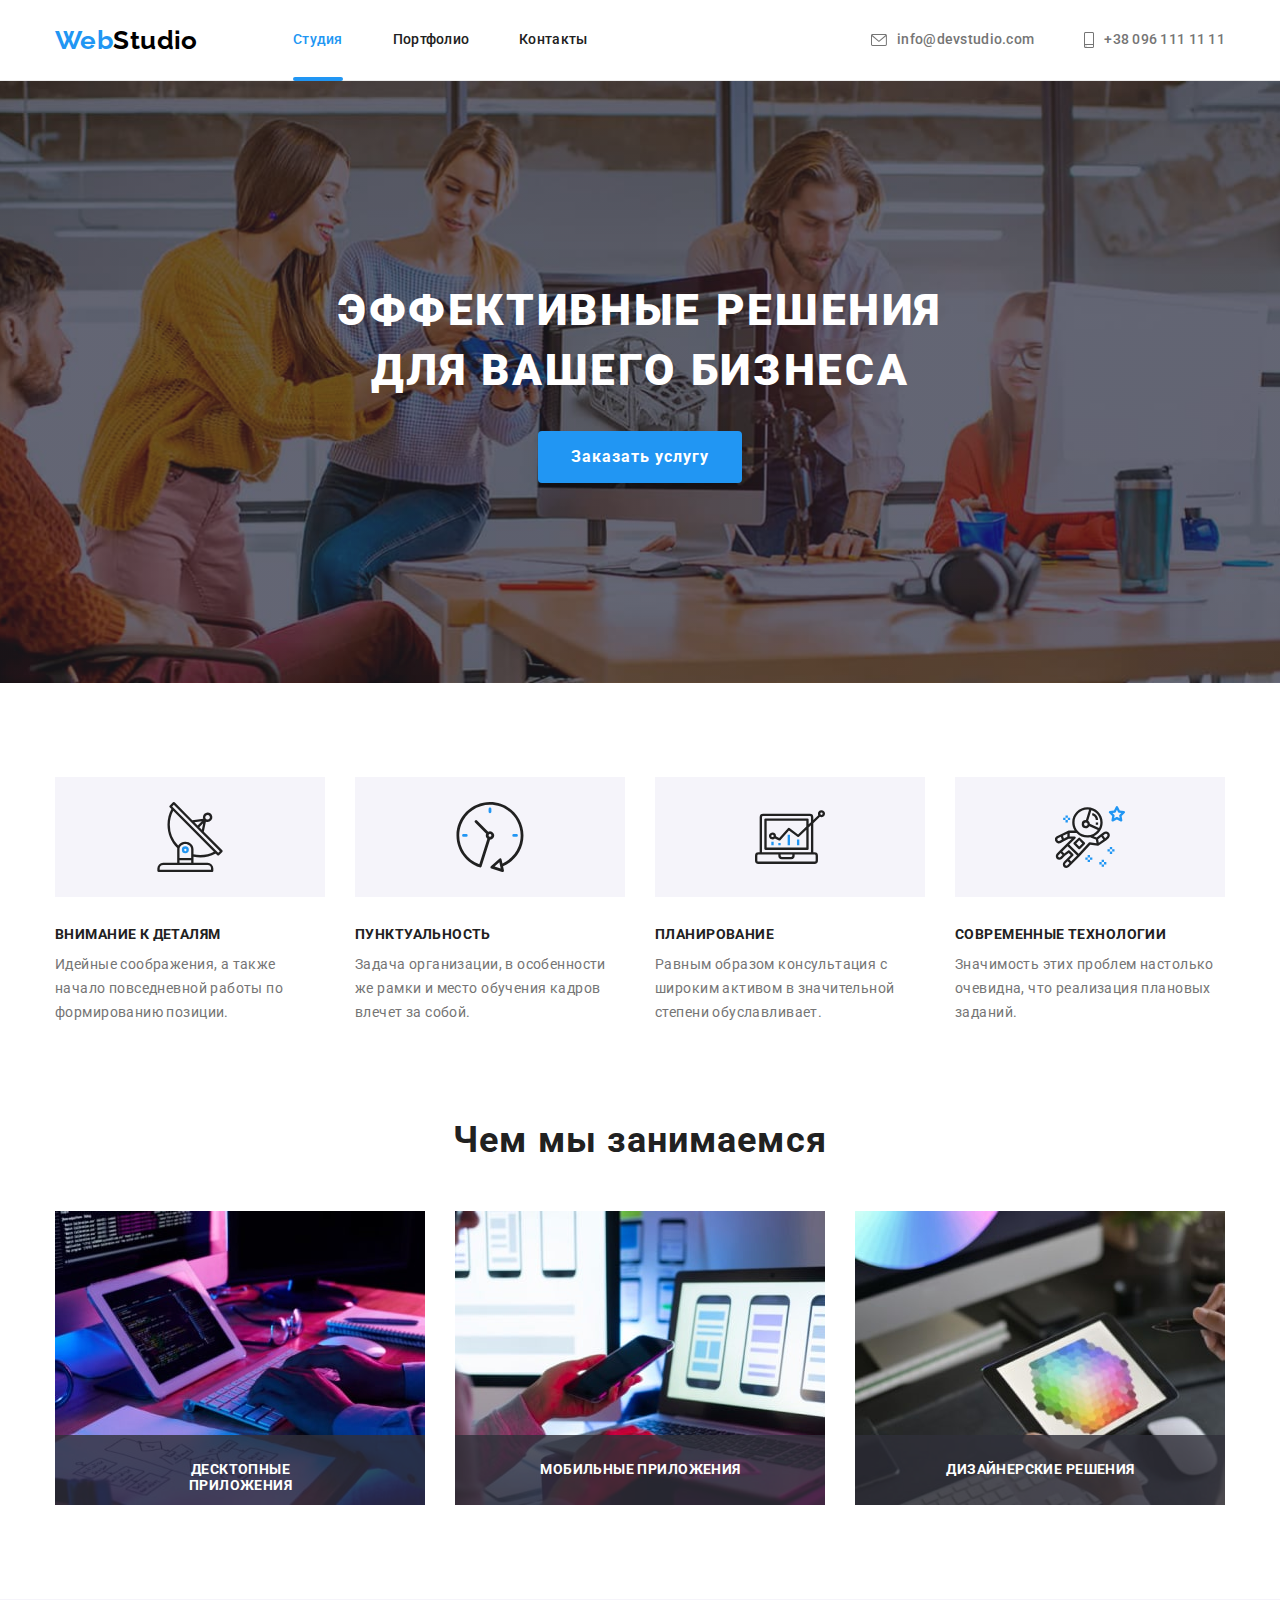
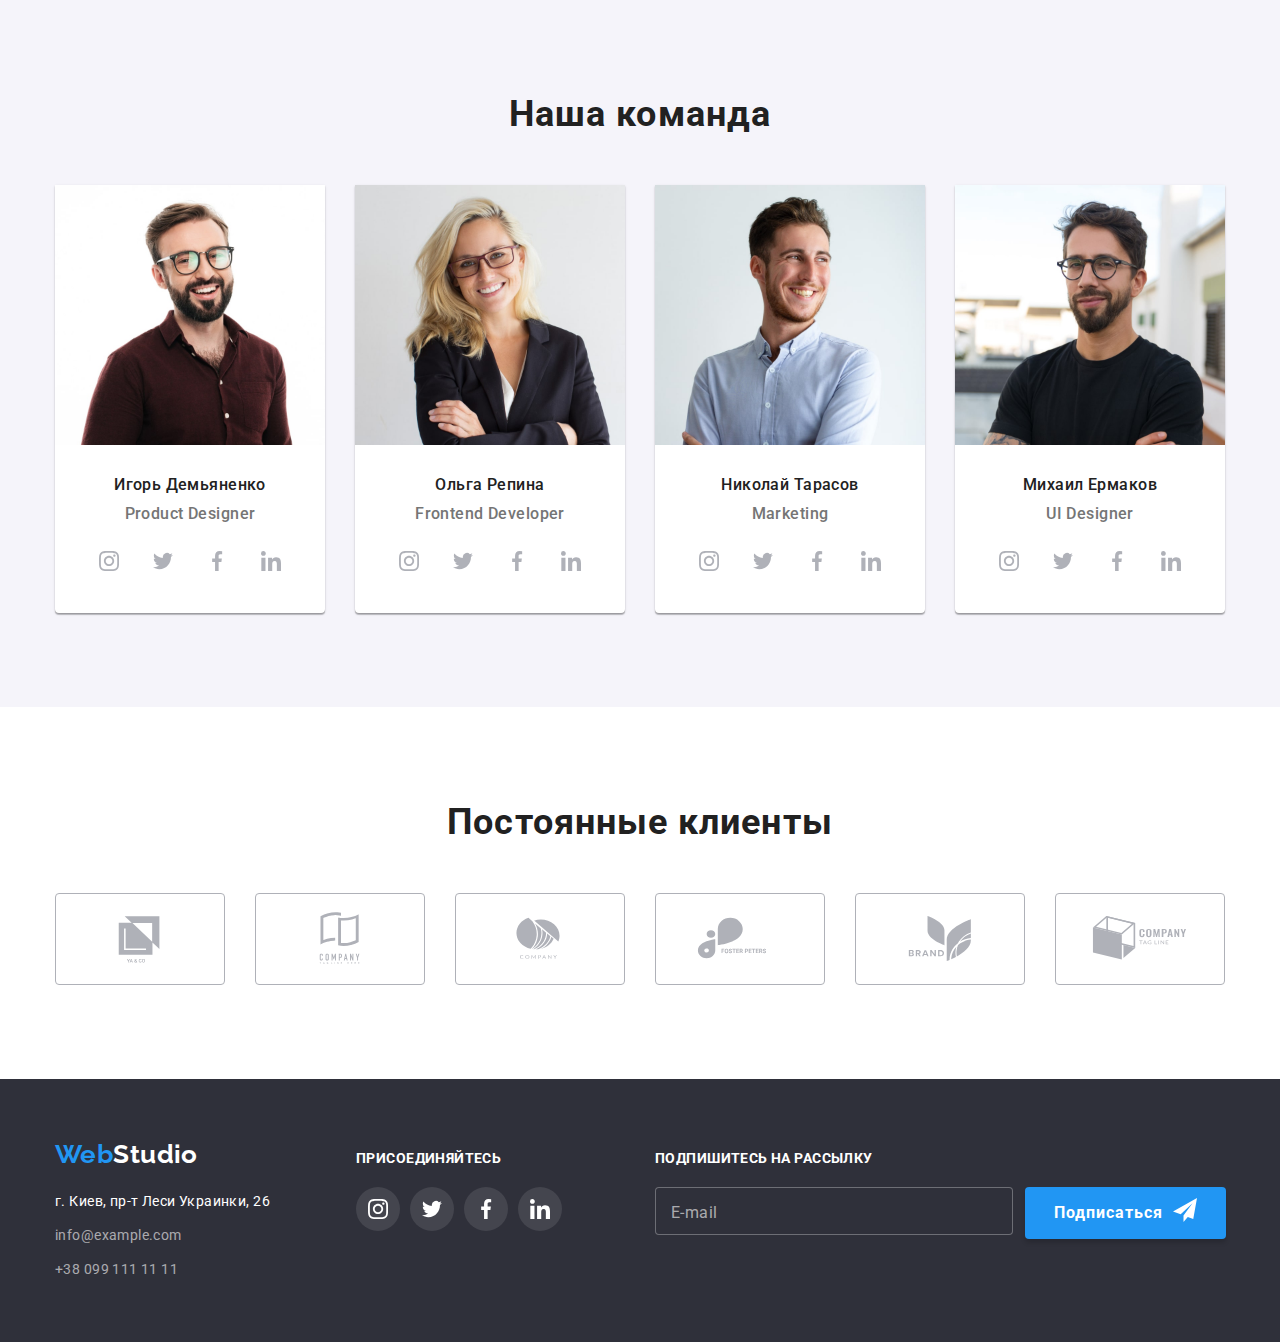
==== index.html @ 3402db49 "Добавляет рефакторинг _work.scss" ====
<!DOCTYPE html>
<html lang="ru">

<head>
    <meta charset="UTF-8" />
    <meta http-equiv="X-UA-Compatible" content="IE=edge" />
    <meta name="viewport" content="width=device-width, initial-scale=1.0" />
    <title>Document</title>
    <link rel="preconnect" href="https://fonts.googleapis.com" />
    <link rel="preconnect" href="https://fonts.gstatic.com" crossorigin />
    <link
        href="https://fonts.googleapis.com/css2?family=Raleway:wght@700&family=Roboto:wght@400;500;700;900&display=swap"
        rel="stylesheet" />
    <link rel="stylesheet"
        href="https://cdnjs.cloudflare.com/ajax/libs/modern-normalize/1.1.0/modern-normalize.min.css" />
    <link rel="stylesheet" href="./css/main.min.css" />
</head>

<body>
    <header class="header">
        <div class="container header__container">
            <a href="" class="logo header__logo"><span class="logo--accent">Web</span>Studio</a>
            <nav class="header-nav">
                <ul class="header-nav__list">
                    <li class="header-nav__item">
                        <a href="./index.html" class="header-nav__link  header-nav__link--current">Студия</a>
                    </li>
                    <li class="header-nav__item">
                        <a href="./portfolio.html" class="header-nav__link">Портфолио</a>
                    </li>
                    <li class="header-nav__item"><a href="" class="header-nav__link">Контакты</a></li>
                </ul>
            </nav>
            <ul class="header-contact__list">
                <li class="header-contact__item">
                    <a href="mailto:info@devstudio.com" class="header-contact__link">
                        <svg class="header-contact__icon" width="16" height="12">
                            <use href="./images/icons.svg#icon-envelope"></use>
                        </svg>
                        <span>info@devstudio.com</span>
                    </a>
                </li>
                <li class="header-contact__item">
                    <a href="tel:+380961111111" class="header-contact__link">
                        <svg class="header-contact__icon" width="10" height="16">
                            <use href="./images/icons.svg#icon-smartphone"></use>
                        </svg>
                        <span>+38 096 111 11 11</span>
                    </a>
                </li>
            </ul>
        </div>
    </header>
    <main>
        <section class="hero">
            <div class="container">
                <h1 class="hero__title">
                    Эффективные решения <br />
                    для вашего бизнеса
                </h1>
                <button type="button" class="button hero__button" data-modal-open>
                    Заказать услугу
                </button>
            </div>
        </section>
        <section class="advant">
            <div class="container">
                <h2 class="visually-hidden">Наши преимущества</h2>
                <ul class="advant__list">
                    <li class="advant__item">
                        <div class="advant__thumb">
                            <svg class="advant__icon">
                                <use href="./images/icons.svg#icon-antenna"></use>
                            </svg>
                        </div>
                        <h3 class="advant__title">Внимание к деталям</h3>
                        <p class="advant__text">
                            Идейные соображения, а также начало повседневной работы по формированию позиции.
                        </p>
                    </li>
                    <li class="advant__item">
                        <div class="advant__thumb">
                            <svg class="advant__icon">
                                <use href="./images/icons.svg#icon-clock"></use>
                            </svg>
                        </div>
                        <h3 class="advant__title">Пунктуальность</h3>
                        <p class="advant__text">
                            Задача организации, в особенности же рамки и место обучения кадров влечет за собой.
                        </p>
                    </li>
                    <li class="advant__item">
                        <div class="advant__thumb">
                            <svg class="advant__icon">
                                <use href="./images/icons.svg#icon-diagram"></use>
                            </svg>
                        </div>
                        <h3 class="advant__title">Планирование</h3>
                        <p class="advant__text">
                            Равным образом консультация с широким активом в значительной степени обуславливает.
                        </p>
                    </li>
                    <li class="advant__item">
                        <div class="advant__thumb">
                            <svg class="advant__icon">
                                <use href="./images/icons.svg#icon-astronaut"></use>
                            </svg>
                        </div>
                        <h3 class="advant__title">Современные технологии</h3>
                        <p class="advant__text">
                            Значимость этих проблем настолько очевидна, что реализация плановых заданий.
                        </p>
                    </li>
                </ul>
            </div>
        </section>
        <section class="work">
            <div class="container">
                <h2 class="title">Чем мы занимаемся</h2>
                <ul class="work__list">
                    <li class="work__item">
                        <img src="./images/work/work1-min.jpg" alt="Печатает на клавиатуре" width="370" />
                        <div class="work__label">
                            <h3 class="work__title">Десктопные приложения</h3>
                        </div>
                    </li>
                    <li class="work__item">
                        <img src="./images/work/work2-min.jpg" alt="Держит в руках телефон" width="370" />
                        <div class="work__label">
                            <h3 class="work__title">Мобильные приложения</h3>
                        </div>
                    </li>
                    <li class="work__item">
                        <img src="./images/work/work3-min.jpg" alt="Держит в пуках планшет" width="370" />
                        <div class="work__label">
                            <h3 class="work__title">Дизайнерские решения</h3>
                        </div>
                    </li>
                </ul>
            </div>
        </section>
        <section class="team">
            <div class="container">
                <h2 class="title">Наша команда</h2>
                <ul class="team-list">
                    <li class="team-item">
                        <img src="./images/team/team1-min.jpg" alt="Игорь Демьяненко" />
                        <div class="team-item-info">
                            <h3 class="team-item-title">Игорь Демьяненко</h3>
                            <p class="team-item-text">Product Designer</p>
                            <ul class="social-media-list">
                                <li class="social-media-item">
                                    <a href="" class="social-media-link pointer">
                                        <svg class="social-media-icon">
                                            <use href="./images/icons.svg#icon-instagram"></use>
                                        </svg>
                                    </a>
                                </li>
                                <li class="social-media-item">
                                    <a href="" class="social-media-link pointer">
                                        <svg class="social-media-icon">
                                            <use href="./images/icons.svg#icon-twitter"></use>
                                        </svg>
                                    </a>
                                </li>
                                <li class="social-media-item">
                                    <a href="" class="social-media-link pointer">
                                        <svg class="social-media-icon">
                                            <use href="./images/icons.svg#icon-facebook"></use>
                                        </svg>
                                    </a>
                                </li>
                                <li class="social-media-item">
                                    <a href="" class="social-media-link pointer">
                                        <svg class="social-media-icon">
                                            <use href="./images/icons.svg#icon-linkedin"></use>
                                        </svg>
                                    </a>
                                </li>
                            </ul>
                        </div>
                    </li>
                    <li class="team-item">
                        <img src="./images/team/team2-min.jpg" alt="Ольга Репина" />
                        <div class="team-item-info">
                            <h3 class="team-item-title">Ольга Репина</h3>
                            <p class="team-item-text">Frontend Developer</p>
                            <ul class="social-media-list">
                                <li class="social-media-item">
                                    <a href="" class="social-media-link pointer">
                                        <svg class="social-media-icon">
                                            <use href="./images/icons.svg#icon-instagram"></use>
                                        </svg>
                                    </a>
                                </li>
                                <li class="social-media-item">
                                    <a href="" class="social-media-link pointer">
                                        <svg class="social-media-icon">
                                            <use href="./images/icons.svg#icon-twitter"></use>
                                        </svg>
                                    </a>
                                </li>
                                <li class="social-media-item">
                                    <a href="" class="social-media-link pointer">
                                        <svg class="social-media-icon">
                                            <use href="./images/icons.svg#icon-facebook"></use>
                                        </svg>
                                    </a>
                                </li>
                                <li class="social-media-item">
                                    <a href="" class="social-media-link pointer">
                                        <svg class="social-media-icon">
                                            <use href="./images/icons.svg#icon-linkedin"></use>
                                        </svg>
                                    </a>
                                </li>
                            </ul>
                        </div>
                    </li>
                    <li class="team-item">
                        <img src="./images/team/team3-min.jpg" alt="Николай Тарасов" />
                        <div class="team-item-info">
                            <h3 class="team-item-title">Николай Тарасов</h3>
                            <p class="team-item-text">Marketing</p>
                            <ul class="social-media-list">
                                <li class="social-media-item">
                                    <a href="" class="social-media-link pointer">
                                        <svg class="social-media-icon">
                                            <use href="./images/icons.svg#icon-instagram"></use>
                                        </svg>
                                    </a>
                                </li>
                                <li class="social-media-item">
                                    <a href="" class="social-media-link pointer">
                                        <svg class="social-media-icon">
                                            <use href="./images/icons.svg#icon-twitter"></use>
                                        </svg>
                                    </a>
                                </li>
                                <li class="social-media-item">
                                    <a href="" class="social-media-link pointer">
                                        <svg class="social-media-icon">
                                            <use href="./images/icons.svg#icon-facebook"></use>
                                        </svg>
                                    </a>
                                </li>
                                <li class="social-media-item">
                                    <a href="" class="social-media-link pointer">
                                        <svg class="social-media-icon">
                                            <use href="./images/icons.svg#icon-linkedin"></use>
                                        </svg>
                                    </a>
                                </li>
                            </ul>
                        </div>
                    </li>
                    <li class="team-item">
                        <img src="./images/team/team4-min.jpg" alt="Михаил Ермаков" />
                        <div class="team-item-info">
                            <h3 class="team-item-title">Михаил Ермаков</h3>
                            <p class="team-item-text">UI Designer</p>
                            <ul class="social-media-list">
                                <li class="social-media-item">
                                    <a href="" class="social-media-link pointer">
                                        <svg class="social-media-icon">
                                            <use href="./images/icons.svg#icon-instagram"></use>
                                        </svg>
                                    </a>
                                </li>
                                <li class="social-media-item">
                                    <a href="" class="social-media-link pointer">
                                        <svg class="social-media-icon">
                                            <use href="./images/icons.svg#icon-twitter"></use>
                                        </svg>
                                    </a>
                                </li>
                                <li class="social-media-item">
                                    <a href="" class="social-media-link pointer">
                                        <svg class="social-media-icon">
                                            <use href="./images/icons.svg#icon-facebook"></use>
                                        </svg>
                                    </a>
                                </li>
                                <li class="social-media-item">
                                    <a href="" class="social-media-link pointer">
                                        <svg class="social-media-icon">
                                            <use href="./images/icons.svg#icon-linkedin"></use>
                                        </svg>
                                    </a>
                                </li>
                            </ul>
                        </div>
                    </li>
                </ul>
            </div>
        </section>
        <section class="partners">
            <div class="container">
                <h2 class="title">Постоянные клиенты</h2>
                <ul class="partners-list">
                    <li class="partners-item">
                        <a href="" class="partners-media-link pointer">
                            <svg class="partners-media-icon">
                                <use href="./images/icons.svg#icon-ya-and-go"></use>
                            </svg>
                        </a>
                    </li>
                    <li class="partners-item">
                        <a href="" class="partners-media-link pointer">
                            <svg class="partners-media-icon">
                                <use href="./images/icons.svg#icon-tegline-here"></use>
                            </svg>
                        </a>
                    </li>
                    <li class="partners-item">
                        <a href="" class="partners-media-link pointer">
                            <svg class="partners-media-icon">
                                <use href="./images/icons.svg#icon-company"></use>
                            </svg>
                        </a>
                    </li>
                    <li class="partners-item">
                        <a href="" class="partners-media-link pointer">
                            <svg class="partners-media-icon">
                                <use href="./images/icons.svg#icon-foster-peters"></use>
                            </svg>
                        </a>
                    </li>
                    <li class="partners-item">
                        <a href="" class="partners-media-link pointer">
                            <svg class="partners-media-icon">
                                <use href="./images/icons.svg#icon-brand"></use>
                            </svg>
                        </a>
                    </li>
                    <li class="partners-item">
                        <a href="" class="partners-media-link pointer">
                            <svg class="partners-media-icon">
                                <use href="./images/icons.svg#icon-tagline"></use>
                            </svg>
                        </a>
                    </li>
                </ul>
            </div>
        </section>
    </main>
    <footer class="footer">
        <div class="container container-footer">
            <div class="footer-adres">
                <a href="" class="logo footer__logo footer__logo--white"><span class="logo--accent">Web</span>Studio</a>
                <address class="address">
                    <ul class="footer-list">
                        <li class="footer-item-map">
                            <a href="https://goo.gl/maps/huX7Md4hGTPjCMUb7" target="_blank" rel="noopener noreferrer"
                                class="footer-link">г. Киев, пр-т Леси Украинки, 26</a>
                        </li>
                        <li class="footer-item">
                            <a href="mailto:info@example.com" class="footer-link">info@example.com</a>
                        </li>
                        <li class="footer-item">
                            <a href="tel:+380991111111" class="footer-link"> +38 099 111 11 11</a>
                        </li>
                    </ul>
                </address>
            </div>
            <div class="footer-media">
                <h3 class="footer-media-title">присоединяйтесь</h3>
                <ul class="footer-media-list">
                    <li class="footer-media-item">
                        <a href="" class="footer-media-link pointer">
                            <svg class="footer-media-icon">
                                <use href="./images/icons.svg#icon-instagram"></use>
                            </svg>
                        </a>
                    </li>
                    <li class="footer-media-item">
                        <a href="" class="footer-media-link pointer">
                            <svg class="footer-media-icon">
                                <use href="./images/icons.svg#icon-twitter"></use>
                            </svg>
                        </a>
                    </li>
                    <li class="footer-media-item">
                        <a href="" class="footer-media-link pointer">
                            <svg class="footer-media-icon">
                                <use href="./images/icons.svg#icon-facebook"></use>
                            </svg>
                        </a>
                    </li>
                    <li class="footer-media-item">
                        <a href="" class="footer-media-link pointer">
                            <svg class="footer-media-icon">
                                <use href="./images/icons.svg#icon-linkedin"></use>
                            </svg>
                        </a>
                    </li>
                </ul>
            </div>
            <div class="footer-interaction">
                <h3 class="footer-form-title">Подпишитесь на рассылку</h3>
                <form class="footer-form">
                    <div class="form-field">
                        <input type="email" class="email-form-input" name="mail" id="mail" placeholder=" " />
                        <label class="email-form-label" for="mail">E-mail</label>
                    </div>
                    <button type="submit" class="button submit-btn">
                        Подписаться
                        <svg class="icon-submit-btn" width="24" height="24">
                            <use href="./images/icons.svg#icon-submit-btn"></use>
                        </svg>
                    </button>
                </form>
            </div>
        </div>
    </footer>
    <div class="backdrop is-hidden" data-modal>
        <div class="modal">
            <button type="button" class="modal-close pointer" data-modal-close>
                <svg class="modal-close-icon" width="11" height="11">
                    <use href="./images/icons.svg#icon-close"></use>
                </svg>
            </button>
            <form>
                <b class="modal-form-text">Оставьте свои данные, мы вам перезвоним</b>
                <div class="modal-form-field">
                    <label class="modal-form-label" for="name">Имя</label>
                    <span class="modal-icon-wrap">
                        <input type="text" name="name" class="modal-form-input" id="name" />
                        <svg class="icon-modal-form" width="18" height="18">
                            <use href="./images/icons.svg#icon-modal-person"></use>
                        </svg>
                    </span>
                </div>
                <div class="modal-form-field">
                    <label class="modal-form-label" for="tel">Телефон</label>
                    <span class="modal-icon-wrap">
                        <input type="tel" name="tel" class="modal-form-input" id="tel" />
                        <svg class="icon-modal-form" width="18" height="18">
                            <use href="./images/icons.svg#icon-modal-phone"></use>
                        </svg>
                    </span>
                </div>
                <div class="modal-form-field">
                    <label class="modal-form-label" for="email">Почта</label>
                    <span class="modal-icon-wrap">
                        <input type="email" name="email" class="modal-form-input" id="email" />
                        <svg class="icon-modal-form" width="18" height="18">
                            <use href="./images/icons.svg#icon-modal-email"></use>
                        </svg>
                    </span>
                </div>
                <div class="modal-form-field">
                    <label class="modal-form-label" for="comment">Комментарий</label>
                    <textarea name="comment" class="modal-form-comment" id="comment" rows="6"
                        placeholder="Введите текст"></textarea>
                </div>
                <div class="modal-form-field modal-agreement">
                    <input type="checkbox" name="agreement" class="modal-form-checkbox visually-hidden"
                        id="agreement" />
                    <label class="checkbox-label" for="agreement">
                        <span class="modal-check-item">
                            <svg class="icon-modal-check">
                                <use href="./images/icons.svg#icon-modal-check"></use>
                            </svg>
                        </span>
                        Соглашаюсь с рассылкой и принимаю
                        <a href="" class="modal-label-link">Условия договора</a>
                    </label>
                </div>
                <button class="button modal__button" type="submit">Отправить</button>
            </form>
        </div>
    </div>
    <script src="./js/modal.js"></script>
</body>

</html>
---- css/main.min.css ----
.visually-hidden{position:absolute;width:1px;height:1px;margin:-1px;border:0;padding:0;white-space:nowrap;clip-path:inset(100%);clip:rect(0 0 0 0);overflow:hidden}.header-nav__link,.header-contact__link,.partners-media-link,.footer-link,.logo,.social-media-link,.footer-media-link{text-decoration:none;display:block;outline:none}.work__list,.team-list,.partners-list,.header-nav__list,.header-contact__list,.advant__list,.footer-list,.social-media-list,.footer-media-list{margin:0;padding:0;list-style:none}.header-nav__link,.header-contact__link{transition:color 250ms cubic-bezier(0.4, 0, 0.2, 1);display:inline-flex;align-items:center;padding-top:32px;padding-bottom:32px;color:#212121;font-weight:500;line-height:1.14;letter-spacing:0.02em;fill:currentColor}.button{cursor:pointer}.advant__thumb{display:flex;align-items:center;justify-content:center}body{color:#757575;font-family:Roboto, sans-serif;font-weight:400;font-size:14px;line-height:1.71;letter-spacing:0.03em}.work__list,.team-list,.partners-list{display:-webkit-box;display:-ms-flexbox;display:flex}.work,.team,.partners{padding-bottom:94px}p,h1,h2,h3,h4,h5,h6{margin:0}img{display:block;max-width:100%;height:auto;margin-right:0}.header{border-bottom:1px solid #ececec}.header__container{display:flex;align-items:center}.header-nav{margin-left:93px}.header-nav__list,.header-contact__list{display:flex}.header-nav__item{position:relative}.header-nav__item:not(:last-child){margin-right:50px}.header-nav__link:hover,.header-nav__link:focus{color:#2196f3}.header-nav__link--current{color:#2196f3}.header-nav__link--current::after{position:absolute;bottom:-1px;left:0;content:'';display:block;width:100%;height:4px;background-color:#2196f3;border-radius:2px}.header-contact__list{margin-left:auto}.header-contact__item:not(:last-child){margin-right:50px}.header-contact__link{color:#757575}.header-contact__link:hover,.header-contact__link:focus{color:#2196f3}.header-contact__icon,.header-contact__icon{margin-right:10px}.hero{text-align:center;padding-top:200px;padding-bottom:200px;background-color:#2f303a;min-height:600px;max-width:1600px;margin-right:auto;margin-left:auto;background-image:linear-gradient(rgba(47,48,58,0.4), rgba(47,48,58,0.4)),url(../images/hero/hero.jpg);background-size:cover;background-position:center}.hero__title{margin-bottom:30px;color:#fff;font-weight:900;font-size:44px;line-height:1.36;text-align:center;letter-spacing:0.06em;text-transform:uppercase}.advant{padding-top:94px;padding-bottom:94px}.advant__list{display:flex}.advant__item{width:270px}.advant__item:not(:last-child){margin-right:30px}.advant__thumb{height:120px;margin-bottom:30px;background-color:#f5f4fa}.advant__icon{display:block;width:70px;height:70px}.advant__title{margin-bottom:10px;color:#212121;font-weight:700;font-size:14px;line-height:1.14;letter-spacing:0.03em;text-transform:uppercase}.advant__text{font-size:14px;line-height:1.71}.work__item{position:relative;margin-right:30px}.work__item:last-child{margin-right:0}.work__label{position:absolute;bottom:0;left:0;width:100%;height:70px;padding:27px 82px 27px 83px;background-color:rgba(47,48,58,0.8)}.work__title{font-weight:700;font-size:14px;line-height:1.14;text-align:center;letter-spacing:0.03em;text-transform:uppercase;color:#fff}.team{max-width:1600px;margin-right:auto;margin-left:auto;padding-top:94px;background-color:#f5f4fa}.team-item-title,.team-item-text{color:#212121;font-weight:500;font-size:16px;line-height:1.19;text-align:center}.team-item-text{color:#757575;margin-bottom:16px}.team-item{margin-right:30px;background:#ffffff;box-shadow:0px 1px 3px rgba(0,0,0,0.12),0px 1px 1px rgba(0,0,0,0.14),0px 2px 1px rgba(0,0,0,0.2);border-radius:0px 0px 4px 4px;text-align:center}.team-item:last-child{margin-right:0}.team-item-title{margin-bottom:10px}.team-item-info{padding-top:30px;padding-bottom:30px}.social-media-item{width:44px;height:44px}.social-media-item+.social-media-item{margin-left:10px}.partners{padding-top:94px}.partners-item+.partners-item{margin-left:30px}.partners-item{width:170px;height:92px}.partners-media-link{transition:color 250ms cubic-bezier(0.4, 0, 0.2, 1),border 250ms cubic-bezier(0.4, 0, 0.2, 1);display:flex;justify-content:center;align-items:center;width:100%;height:100%;border:1px solid #afb1b8;border-radius:4px;color:#afb1b8;fill:currentColor}.partners-media-icon{width:106px;height:60px}.partners-media-link:hover,.partners-media-link:focus{border:1px solid #2196f3;color:#2196f3}.footer{max-width:1600px;margin-right:auto;margin-left:auto;background-color:#2f303a;padding-top:60px;padding-bottom:60px}.footer-link{color:#fff;font-style:normal}.footer-item>a{color:rgba(255,255,255,0.6)}.footer-item:not(:last-child){margin-bottom:10px}.footer-item-map{margin-bottom:10px}.container-footer{display:flex;align-items:baseline}.footer-link{display:block;width:231px}.footer-media-title,.footer-form-title{margin-bottom:20px;font-weight:700;font-size:14px;line-height:1.14;letter-spacing:0.03em;text-transform:uppercase;color:#fff}.footer-interaction{margin-left:93px}.portfolio{padding-top:94px;padding-bottom:94px}.portfolio-btn-list{display:flex;margin-bottom:50px;align-items:center;justify-content:center}.portfolio-btn-item:not(last-child){margin-right:10px}.portfolio-btn{transition:color 250ms cubic-bezier(0.4, 0, 0.2, 1),background-color 250ms cubic-bezier(0.4, 0, 0.2, 1),box-shadow 250ms cubic-bezier(0.4, 0, 0.2, 1);padding:6px 22px;border-radius:4px;color:#212121;background-color:#f5f4fa;font-weight:500;font-size:16px;line-height:1.63}.portfolio-btn:hover,.portfolio-btn:focus{color:#fff;background-color:#2196f3;box-shadow:0px 3px 1px rgba(0,0,0,0.1),0px 1px 2px rgba(0,0,0,0.08),0px 2px 2px rgba(0,0,0,0.12)}.portfolio-list{display:flex;flex-wrap:wrap}.portfolio-item-info{border:1px solid #eeeeee;padding:20px 24px;border-top:none}.portfolio-item{flex-basis:calc((100% - 60px) / 3);margin-right:30px;margin-bottom:30px}.portfolio-item:nth-child(3n){margin-right:0}.portfolio-item:nth-last-child(-n+3){margin-bottom:0}.portfolio-item-title{margin-bottom:5px;color:#212121;font-weight:700;font-size:18px;line-height:2;letter-spacing:0.06em}.portfolio-item-text{color:#757575;font-size:16px;line-height:1.87}.portfolio-link{transition:box-shadow 250ms cubic-bezier(0.4, 0, 0.2, 1)}.portfolio-link:hover,.portfolio-link:focus{box-shadow:0px 1px 1px rgba(0,0,0,0.12),0px 4px 4px rgba(0,0,0,0.06),1px 4px 6px rgba(0,0,0,0.16)}.portfolio-item-wrap{position:relative;overflow:hidden}.portfolio-item-label{position:absolute;top:0;left:0;height:100%;background-color:rgba(33,150,243,0.9);padding:63px 24px;font-size:18px;line-height:1.6;color:#fff;transform:translateY(100%);transition:transform 250ms cubic-bezier(0.4, 0, 0.2, 1)}.portfolio-link:hover .portfolio-item-label,.portfolio-link:focus .portfolio-item-label{transform:translateY(0)}.container{width:1200px;padding-left:15px;padding-right:15px;margin-left:auto;margin-right:auto}.logo{color:#000;font-family:Raleway;font-weight:700;font-size:26px;line-height:1.19;min-width:145px}.logo--accent{color:#2196f3}.footer__logo{margin-bottom:20px}.footer__logo--white{color:#fff}.button{min-width:200px;box-shadow:0px 4px 4px rgba(0,0,0,0.15);border-radius:4px;color:#fff;background-color:#2196f3;font-weight:700;font-size:16px;line-height:1.88;letter-spacing:0.06em;border:1px solid transparent}.hero__button{display:inline-block;padding:10px 32px}.submit-btn{display:flex;padding:10px 28px;margin-left:12px}.modal__button{display:block;padding:10px 55px;margin:0 auto}.title{margin-bottom:50px;color:#212121;font-weight:700;font-size:36px;line-height:1.17;text-align:center;letter-spacing:0.03em}.social-media-list{display:flex;justify-content:center}.social-media-link{transition:color 250ms cubic-bezier(0.4, 0, 0.2, 1),background-color 250ms cubic-bezier(0.4, 0, 0.2, 1);width:100%;height:100%;display:flex;justify-content:center;align-items:center;color:#afb1b8;border-radius:50%}.social-media-icon{fill:currentColor;width:20px;height:20px}.social-media-link:hover,.social-media-link:focus{background-color:#2196f3;color:#fff}.footer-media-list{display:flex;justify-content:start}.footer-media-item{width:44px;height:44px}.footer-media-item+.footer-media-item{margin-left:10px}.footer-media-link{transition:background-color 250ms cubic-bezier(0.4, 0, 0.2, 1);width:100%;height:100%;display:flex;justify-content:center;align-items:center;color:#afb1b8;background-color:rgba(255,255,255,0.1);border-radius:50%;fill:#fff}.footer-media-link:hover,.footer-media-link:focus{background-color:#2196f3}.footer-media-icon{width:20px;height:20px}.footer-media{margin-left:70px}.form-field{position:relative}.footer-form{display:flex}.email-form-label{position:absolute;top:50%;left:16px;transform:translateY(-50%);font-size:16px;line-height:1.25;color:rgba(255,255,255,0.6);transition:transform 250ms cubic-bezier(0.4, 0, 0.2, 1)}.email-form-input{width:358px;padding-top:15px;padding-bottom:15px;padding-left:16px;color:rgba(255,255,255,0.6);background-color:#2f303a;border:1px solid rgba(255,255,255,0.3);border-radius:4px}.email-form-input:focus+.email-form-label,.email-form-input:not(:placeholder-shown)+.email-form-label{transform:translateX(-80px) translateY(-50%)}.backdrop{width:100vw;height:100vh;position:fixed;opacity:1;top:0;background-color:rgba(0,0,0,0.2);transition:opacity 250ms cubic-bezier(0.4, 0, 0.2, 1),visibility 250ms cubic-bezier(0.4, 0, 0.2, 1)}.modal{position:absolute;top:50%;left:50%;transform:translate(-50%, -50%) scale(1);width:528px;min-height:581px;padding:40px;background-color:#fff;transition:transform 250ms cubic-bezier(0.4, 0, 0.2, 1),visibility 250ms cubic-bezier(0.4, 0, 0.2, 1)}.modal-close{position:absolute;top:8px;right:8px;display:flex;justify-content:center;align-items:center;width:30px;height:30px;background-color:#fff;border:1px solid rgba(0,0,0,0.1);border-radius:50%}.modal-close-icon{transition:fill 250ms cubic-bezier(0.4, 0, 0.2, 1)}.modal-close:hover .modal-close-icon,.modal-close:focus .modal-close-icon{fill:#2196f3}.is-hidden{visibility:hidden;opacity:0;pointer-events:none}.backdrop.is-hidden .modal{transform:translate(-50%, -50%) scale(0.1);visibility:hidden}.modal-form-text{font-weight:700;font-size:20px;line-height:1.15;color:#212121;margin-bottom:12px;display:block}.modal-form-label,.checkbox-label{font-size:12px;line-height:1.17;letter-spacing:0.01em;color:#757575}.modal-form-input{width:100%;border:1px solid rgba(33,33,33,0.2);border-radius:4px;padding-top:11px;padding-bottom:11px;padding-left:42px;transition:outline 250ms cubic-bezier(0.4, 0, 0.2, 1),border 250ms cubic-bezier(0.4, 0, 0.2, 1)}.modal-form-input:focus,.modal-form-comment:focus{outline:none;border:1px solid #2196f3}.modal-form-input:focus+.icon-modal-form{fill:#2196f3}.modal-form-comment{width:448px;border:1px solid rgba(33,33,33,0.2);border-radius:4px;padding:12px 16px;resize:none;transition:outline 250ms cubic-bezier(0.4, 0, 0.2, 1),border 250ms cubic-bezier(0.4, 0, 0.2, 1)}.modal-form-comment::placeholder{font-size:14px;line-height:1.14;letter-spacing:0.01em;color:rgba(117,117,117,0.5)}.modal-form-field{margin-bottom:10px}.modal-form-field:nth-last-child(1){margin-bottom:20px}.modal-agreement{display:flex;width:448px;justify-content:start;align-items:center;margin-bottom:30px}.modal-icon-wrap{position:relative}.icon-modal-form{position:absolute;top:50%;left:12px;transform:translateY(-50%);fill:#212121;transition:fill 250ms cubic-bezier(0.4, 0, 0.2, 1)}.modal-form-checkbox{margin-right:7px}.modal-label-link{color:#2196f3;margin-left:3px}.checkbox-label{display:flex;justify-content:center;align-items:center}.modal-check-item{display:flex;width:16px;height:15px;border:2px solid #212121;border-radius:2px;margin-right:8px;justify-content:center;align-items:center;transition:background-color 250ms cubic-bezier(0.4, 0, 0.2, 1),border 250ms cubic-bezier(0.4, 0, 0.2, 1)}.checkbox-label{font-size:14px;line-height:1.71;letter-spacing:0.03em}.icon-modal-check{fill:#fff}.modal-form-checkbox:checked+.checkbox-label .modal-check-item{background-color:#2196f3;border:none}.modal-form-checkbox:focus+.checkbox-label .modal-check-item{border-color:#2196f3}.icon-submit-btn{display:block;margin-left:10px;fill:currentColor}
/*# sourceMappingURL=main.min.css.map */
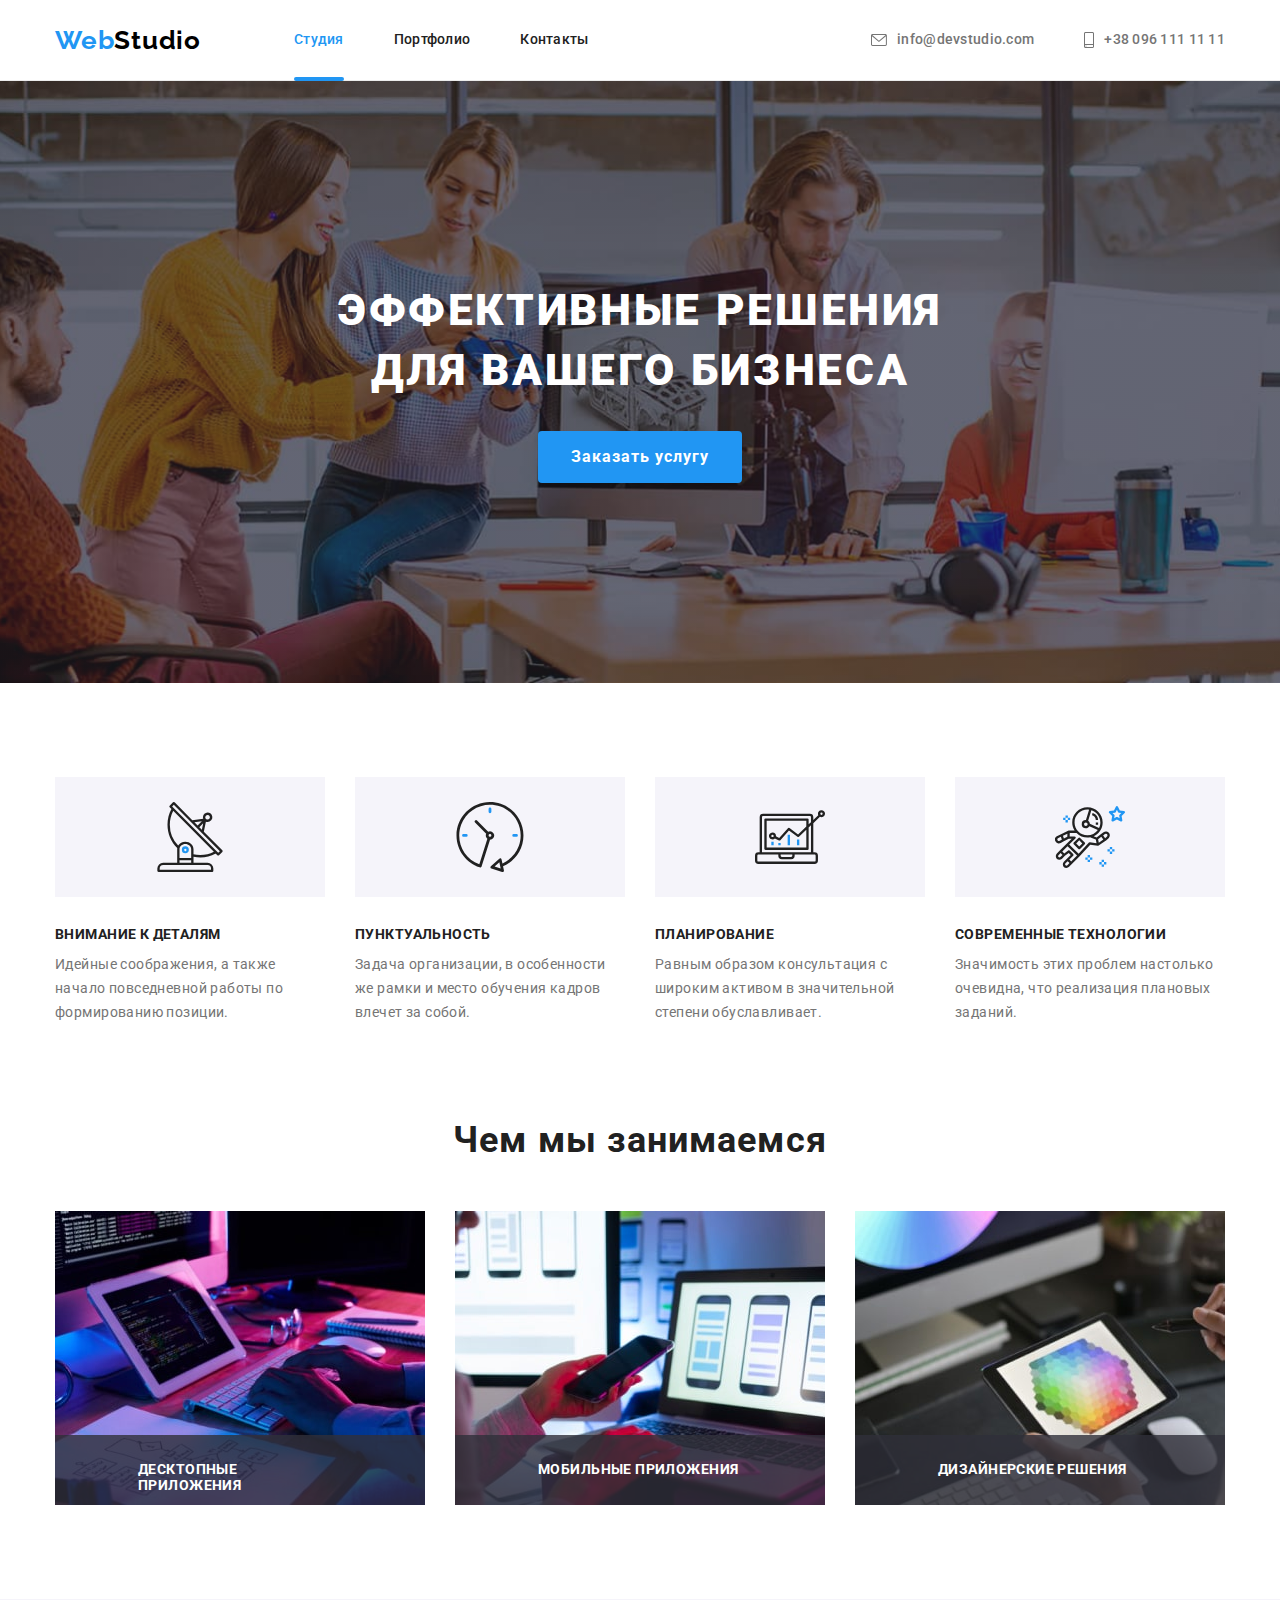
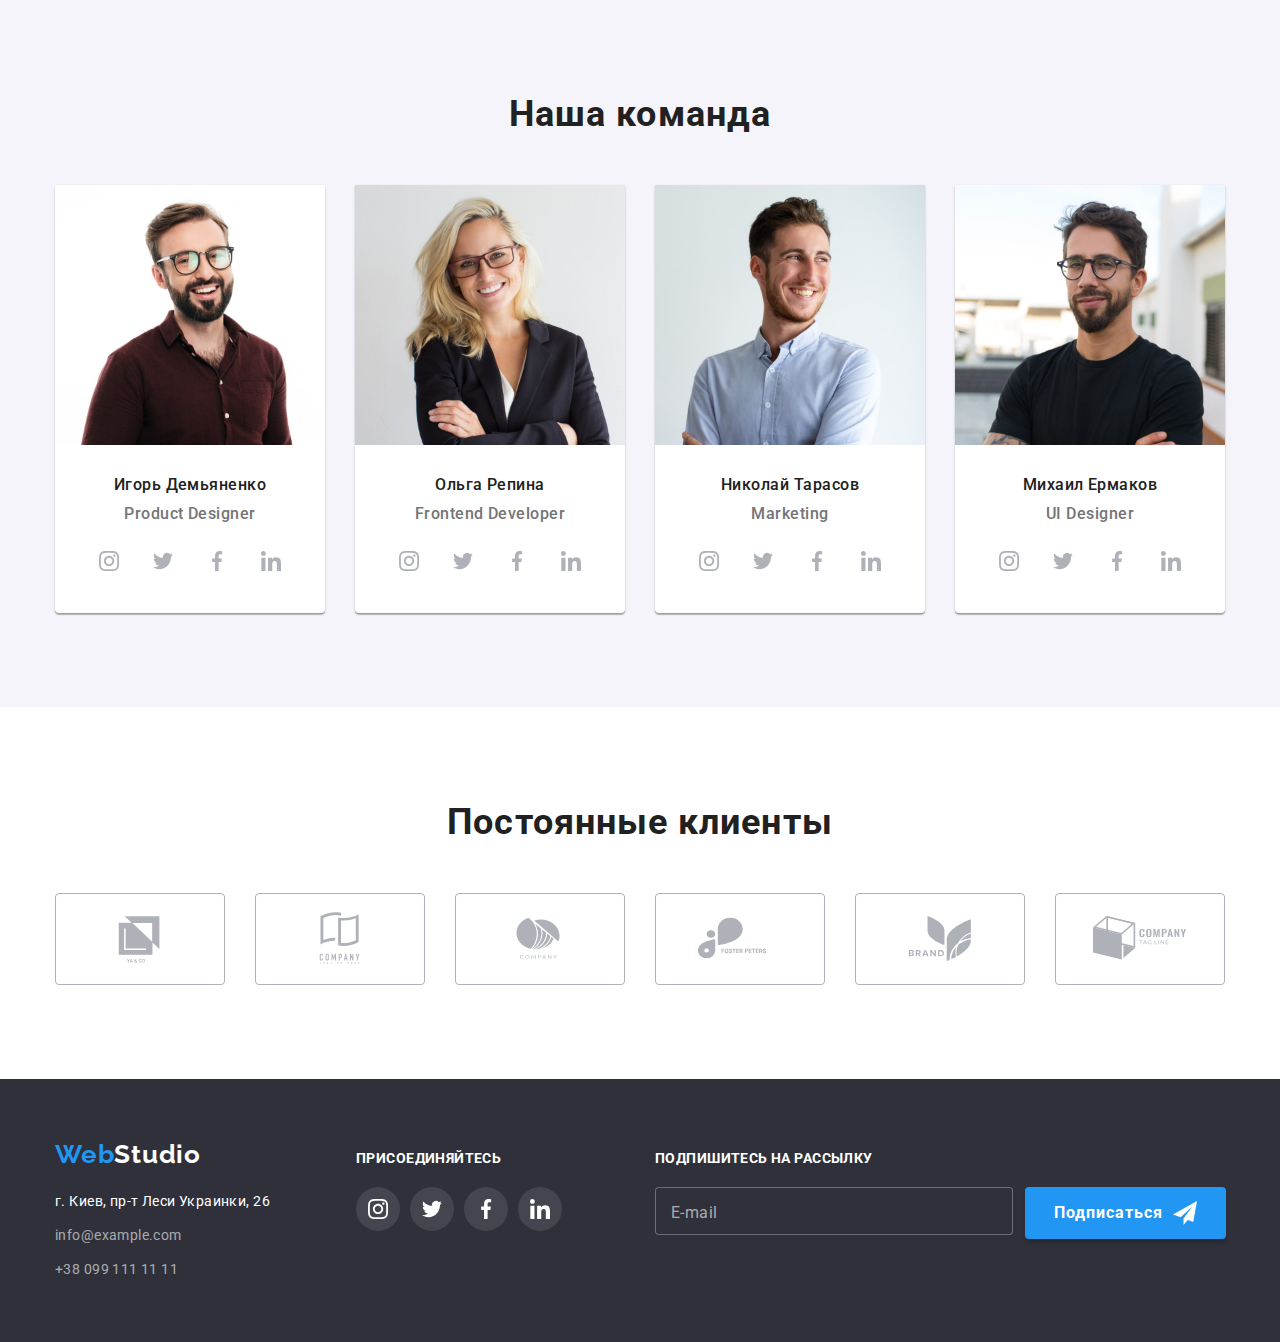
==== commit 199f3361: "добавляет рефакторинг _modal.scss" ====
--- a/index.html
+++ b/index.html
@@ -142,37 +142,37 @@
         <section class="team">
             <div class="container">
                 <h2 class="title">Наша команда</h2>
-                <ul class="team-list">
-                    <li class="team-item">
+                <ul class="team__list">
+                    <li class="team__item">
                         <img src="./images/team/team1-min.jpg" alt="Игорь Демьяненко" />
-                        <div class="team-item-info">
-                            <h3 class="team-item-title">Игорь Демьяненко</h3>
-                            <p class="team-item-text">Product Designer</p>
-                            <ul class="social-media-list">
-                                <li class="social-media-item">
-                                    <a href="" class="social-media-link pointer">
-                                        <svg class="social-media-icon">
+                        <div class="team__info">
+                            <h3 class="team__title">Игорь Демьяненко</h3>
+                            <p class="team__text">Product Designer</p>
+                            <ul class="media">
+                                <li class="media__item">
+                                    <a href="" class="media__link">
+                                        <svg class="media__icon">
                                             <use href="./images/icons.svg#icon-instagram"></use>
                                         </svg>
                                     </a>
                                 </li>
-                                <li class="social-media-item">
-                                    <a href="" class="social-media-link pointer">
-                                        <svg class="social-media-icon">
+                                <li class="media__item">
+                                    <a href="" class="media__link">
+                                        <svg class="media__icon">
                                             <use href="./images/icons.svg#icon-twitter"></use>
                                         </svg>
                                     </a>
                                 </li>
-                                <li class="social-media-item">
-                                    <a href="" class="social-media-link pointer">
-                                        <svg class="social-media-icon">
+                                <li class="media__item">
+                                    <a href="" class="media__link">
+                                        <svg class="media__icon">
                                             <use href="./images/icons.svg#icon-facebook"></use>
                                         </svg>
                                     </a>
                                 </li>
-                                <li class="social-media-item">
-                                    <a href="" class="social-media-link pointer">
-                                        <svg class="social-media-icon">
+                                <li class="media__item">
+                                    <a href="" class="media__link">
+                                        <svg class="media__icon">
                                             <use href="./images/icons.svg#icon-linkedin"></use>
                                         </svg>
                                     </a>
@@ -180,36 +180,36 @@
                             </ul>
                         </div>
                     </li>
-                    <li class="team-item">
+                    <li class="team__item">
                         <img src="./images/team/team2-min.jpg" alt="Ольга Репина" />
-                        <div class="team-item-info">
-                            <h3 class="team-item-title">Ольга Репина</h3>
-                            <p class="team-item-text">Frontend Developer</p>
-                            <ul class="social-media-list">
-                                <li class="social-media-item">
-                                    <a href="" class="social-media-link pointer">
-                                        <svg class="social-media-icon">
+                        <div class="team__info">
+                            <h3 class="team__title">Ольга Репина</h3>
+                            <p class="team__text">Frontend Developer</p>
+                            <ul class="media">
+                                <li class="media__item">
+                                    <a href="" class="media__link">
+                                        <svg class="media__icon">
                                             <use href="./images/icons.svg#icon-instagram"></use>
                                         </svg>
                                     </a>
                                 </li>
-                                <li class="social-media-item">
-                                    <a href="" class="social-media-link pointer">
-                                        <svg class="social-media-icon">
+                                <li class="media__item">
+                                    <a href="" class="media__link">
+                                        <svg class="media__icon">
                                             <use href="./images/icons.svg#icon-twitter"></use>
                                         </svg>
                                     </a>
                                 </li>
-                                <li class="social-media-item">
-                                    <a href="" class="social-media-link pointer">
-                                        <svg class="social-media-icon">
+                                <li class="media__item">
+                                    <a href="" class="media__link">
+                                        <svg class="media__icon">
                                             <use href="./images/icons.svg#icon-facebook"></use>
                                         </svg>
                                     </a>
                                 </li>
-                                <li class="social-media-item">
-                                    <a href="" class="social-media-link pointer">
-                                        <svg class="social-media-icon">
+                                <li class="media__item">
+                                    <a href="" class="media__link">
+                                        <svg class="media__icon">
                                             <use href="./images/icons.svg#icon-linkedin"></use>
                                         </svg>
                                     </a>
@@ -217,36 +217,36 @@
                             </ul>
                         </div>
                     </li>
-                    <li class="team-item">
+                    <li class="team__item">
                         <img src="./images/team/team3-min.jpg" alt="Николай Тарасов" />
-                        <div class="team-item-info">
-                            <h3 class="team-item-title">Николай Тарасов</h3>
-                            <p class="team-item-text">Marketing</p>
-                            <ul class="social-media-list">
-                                <li class="social-media-item">
-                                    <a href="" class="social-media-link pointer">
-                                        <svg class="social-media-icon">
+                        <div class="team__info">
+                            <h3 class="team__title">Николай Тарасов</h3>
+                            <p class="team__text">Marketing</p>
+                            <ul class="media">
+                                <li class="media__item">
+                                    <a href="" class="media__link">
+                                        <svg class="media__icon">
                                             <use href="./images/icons.svg#icon-instagram"></use>
                                         </svg>
                                     </a>
                                 </li>
-                                <li class="social-media-item">
-                                    <a href="" class="social-media-link pointer">
-                                        <svg class="social-media-icon">
+                                <li class="media__item">
+                                    <a href="" class="media__link">
+                                        <svg class="media__icon">
                                             <use href="./images/icons.svg#icon-twitter"></use>
                                         </svg>
                                     </a>
                                 </li>
-                                <li class="social-media-item">
-                                    <a href="" class="social-media-link pointer">
-                                        <svg class="social-media-icon">
+                                <li class="media__item">
+                                    <a href="" class="media__link">
+                                        <svg class="media__icon">
                                             <use href="./images/icons.svg#icon-facebook"></use>
                                         </svg>
                                     </a>
                                 </li>
-                                <li class="social-media-item">
-                                    <a href="" class="social-media-link pointer">
-                                        <svg class="social-media-icon">
+                                <li class="media__item">
+                                    <a href="" class="media__link">
+                                        <svg class="media__icon">
                                             <use href="./images/icons.svg#icon-linkedin"></use>
                                         </svg>
                                     </a>
@@ -254,36 +254,36 @@
                             </ul>
                         </div>
                     </li>
-                    <li class="team-item">
+                    <li class="team__item">
                         <img src="./images/team/team4-min.jpg" alt="Михаил Ермаков" />
-                        <div class="team-item-info">
-                            <h3 class="team-item-title">Михаил Ермаков</h3>
-                            <p class="team-item-text">UI Designer</p>
-                            <ul class="social-media-list">
-                                <li class="social-media-item">
-                                    <a href="" class="social-media-link pointer">
-                                        <svg class="social-media-icon">
+                        <div class="team__info">
+                            <h3 class="team__title">Михаил Ермаков</h3>
+                            <p class="team__text">UI Designer</p>
+                            <ul class="media">
+                                <li class="media__item">
+                                    <a href="" class="media__link">
+                                        <svg class="media__icon">
                                             <use href="./images/icons.svg#icon-instagram"></use>
                                         </svg>
                                     </a>
                                 </li>
-                                <li class="social-media-item">
-                                    <a href="" class="social-media-link pointer">
-                                        <svg class="social-media-icon">
+                                <li class="media__item">
+                                    <a href="" class="media__link">
+                                        <svg class="media__icon">
                                             <use href="./images/icons.svg#icon-twitter"></use>
                                         </svg>
                                     </a>
                                 </li>
-                                <li class="social-media-item">
-                                    <a href="" class="social-media-link pointer">
-                                        <svg class="social-media-icon">
+                                <li class="media__item">
+                                    <a href="" class="media__link">
+                                        <svg class="media__icon">
                                             <use href="./images/icons.svg#icon-facebook"></use>
                                         </svg>
                                     </a>
                                 </li>
-                                <li class="social-media-item">
-                                    <a href="" class="social-media-link pointer">
-                                        <svg class="social-media-icon">
+                                <li class="media__item">
+                                    <a href="" class="media__link">
+                                        <svg class="media__icon">
                                             <use href="./images/icons.svg#icon-linkedin"></use>
                                         </svg>
                                     </a>
@@ -297,45 +297,45 @@
         <section class="partners">
             <div class="container">
                 <h2 class="title">Постоянные клиенты</h2>
-                <ul class="partners-list">
-                    <li class="partners-item">
-                        <a href="" class="partners-media-link pointer">
-                            <svg class="partners-media-icon">
+                <ul class="partners__list">
+                    <li class="partners__item">
+                        <a href="" class="partners__link">
+                            <svg class="partners__icon">
                                 <use href="./images/icons.svg#icon-ya-and-go"></use>
                             </svg>
                         </a>
                     </li>
-                    <li class="partners-item">
-                        <a href="" class="partners-media-link pointer">
-                            <svg class="partners-media-icon">
+                    <li class="partners__item">
+                        <a href="" class="partners__link">
+                            <svg class="partners__icon">
                                 <use href="./images/icons.svg#icon-tegline-here"></use>
                             </svg>
                         </a>
                     </li>
-                    <li class="partners-item">
-                        <a href="" class="partners-media-link pointer">
-                            <svg class="partners-media-icon">
+                    <li class="partners__item">
+                        <a href="" class="partners__link">
+                            <svg class="partners__icon">
                                 <use href="./images/icons.svg#icon-company"></use>
                             </svg>
                         </a>
                     </li>
-                    <li class="partners-item">
-                        <a href="" class="partners-media-link pointer">
-                            <svg class="partners-media-icon">
+                    <li class="partners__item">
+                        <a href="" class="partners__link">
+                            <svg class="partners__icon">
                                 <use href="./images/icons.svg#icon-foster-peters"></use>
                             </svg>
                         </a>
                     </li>
-                    <li class="partners-item">
-                        <a href="" class="partners-media-link pointer">
-                            <svg class="partners-media-icon">
+                    <li class="partners__item">
+                        <a href="" class="partners__link">
+                            <svg class="partners__icon">
                                 <use href="./images/icons.svg#icon-brand"></use>
                             </svg>
                         </a>
                     </li>
-                    <li class="partners-item">
-                        <a href="" class="partners-media-link pointer">
-                            <svg class="partners-media-icon">
+                    <li class="partners__item">
+                        <a href="" class="partners__link">
+                            <svg class="partners__icon">
                                 <use href="./images/icons.svg#icon-tagline"></use>
                             </svg>
                         </a>
@@ -345,67 +345,67 @@
         </section>
     </main>
     <footer class="footer">
-        <div class="container container-footer">
-            <div class="footer-adres">
+        <div class="container footer__container">
+            <div>
                 <a href="" class="logo footer__logo footer__logo--white"><span class="logo--accent">Web</span>Studio</a>
-                <address class="address">
-                    <ul class="footer-list">
-                        <li class="footer-item-map">
-                            <a href="https://goo.gl/maps/huX7Md4hGTPjCMUb7" target="_blank" rel="noopener noreferrer"
-                                class="footer-link">г. Киев, пр-т Леси Украинки, 26</a>
+                <address>
+                    <ul class="footer__list">
+                        <li class="footer__item">
+                            <a class="footer__link footer__link--white" href="https://goo.gl/maps/huX7Md4hGTPjCMUb7"
+                                target="_blank" rel="noopener noreferrer">г. Киев, пр-т Леси Украинки, 26</a>
                         </li>
-                        <li class="footer-item">
-                            <a href="mailto:info@example.com" class="footer-link">info@example.com</a>
+                        <li class="footer__item">
+                            <a class="footer__link" href="mailto:info@example.com">info@example.com</a>
                         </li>
-                        <li class="footer-item">
-                            <a href="tel:+380991111111" class="footer-link"> +38 099 111 11 11</a>
+                        <li class="footer__item">
+                            <a class="footer__link" href="tel:+380991111111"> +38 099 111 11 11</a>
                         </li>
                     </ul>
                 </address>
             </div>
-            <div class="footer-media">
-                <h3 class="footer-media-title">присоединяйтесь</h3>
-                <ul class="footer-media-list">
-                    <li class="footer-media-item">
-                        <a href="" class="footer-media-link pointer">
-                            <svg class="footer-media-icon">
+            <div class="footer__media">
+                <h3 class="footer__title">присоединяйтесь</h3>
+                <ul class="media">
+                    <li class="media__item">
+                        <a href="" class="media__link media__link--inverse">
+                            <svg class="media__icon media__icon--white">
                                 <use href="./images/icons.svg#icon-instagram"></use>
                             </svg>
                         </a>
                     </li>
-                    <li class="footer-media-item">
-                        <a href="" class="footer-media-link pointer">
-                            <svg class="footer-media-icon">
+                    <li class="media__item">
+                        <a href="" class="media__link media__link--inverse">
+                            <svg class="media__icon media__icon--white">
                                 <use href="./images/icons.svg#icon-twitter"></use>
                             </svg>
                         </a>
                     </li>
-                    <li class="footer-media-item">
-                        <a href="" class="footer-media-link pointer">
-                            <svg class="footer-media-icon">
+                    <li class="media__item">
+                        <a href="" class="media__link media__link--inverse">
+                            <svg class="media__icon media__icon--white">
                                 <use href="./images/icons.svg#icon-facebook"></use>
                             </svg>
                         </a>
                     </li>
-                    <li class="footer-media-item">
-                        <a href="" class="footer-media-link pointer">
-                            <svg class="footer-media-icon">
+                    <li class="media__item">
+                        <a href="" class="media__link media__link--inverse">
+                            <svg class="media__icon media__icon--white">
                                 <use href="./images/icons.svg#icon-linkedin"></use>
                             </svg>
                         </a>
                     </li>
                 </ul>
             </div>
-            <div class="footer-interaction">
-                <h3 class="footer-form-title">Подпишитесь на рассылку</h3>
-                <form class="footer-form">
-                    <div class="form-field">
-                        <input type="email" class="email-form-input" name="mail" id="mail" placeholder=" " />
-                        <label class="email-form-label" for="mail">E-mail</label>
+            <div class="footer__form">
+                <h3 class="footer__title">Подпишитесь на рассылку</h3>
+                <form class="form">
+                    <div class="form__field">
+                        <input type="email" class="form__input" name="mail" id="mail" placeholder=" " />
+                        <label class="form__label" for="mail">E-mail</label>
                     </div>
-                    <button type="submit" class="button submit-btn">
+                    <button type="submit" class="button form__button">
                         Подписаться
-                        <svg class="icon-submit-btn" width="24" height="24">
+                        <svg class="form__icon" width="24" height="24">
                             <use href="./images/icons.svg#icon-submit-btn"></use>
                         </svg>
                     </button>
@@ -415,56 +415,55 @@
     </footer>
     <div class="backdrop is-hidden" data-modal>
         <div class="modal">
-            <button type="button" class="modal-close pointer" data-modal-close>
-                <svg class="modal-close-icon" width="11" height="11">
+            <button type="button" class="modal__close" data-modal-close>
+                <svg class="modal__svg" width="11" height="11">
                     <use href="./images/icons.svg#icon-close"></use>
                 </svg>
             </button>
             <form>
-                <b class="modal-form-text">Оставьте свои данные, мы вам перезвоним</b>
-                <div class="modal-form-field">
-                    <label class="modal-form-label" for="name">Имя</label>
-                    <span class="modal-icon-wrap">
-                        <input type="text" name="name" class="modal-form-input" id="name" />
-                        <svg class="icon-modal-form" width="18" height="18">
+                <b class="modal__text">Оставьте свои данные, мы вам перезвоним</b>
+                <div class="modal__form">
+                    <label class="modal__label" for="name">Имя</label>
+                    <span class="modal__wrap">
+                        <input type="text" name="name" class="modal__input" id="name" />
+                        <svg class="modal__icon" width="18" height="18">
                             <use href="./images/icons.svg#icon-modal-person"></use>
                         </svg>
                     </span>
                 </div>
-                <div class="modal-form-field">
-                    <label class="modal-form-label" for="tel">Телефон</label>
-                    <span class="modal-icon-wrap">
-                        <input type="tel" name="tel" class="modal-form-input" id="tel" />
-                        <svg class="icon-modal-form" width="18" height="18">
+                <div class="modal__form">
+                    <label class="modal__label" for="tel">Телефон</label>
+                    <span class="modal__wrap">
+                        <input type="tel" name="tel" class="modal__input" id="tel" />
+                        <svg class="modal__icon" width="18" height="18">
                             <use href="./images/icons.svg#icon-modal-phone"></use>
                         </svg>
                     </span>
                 </div>
-                <div class="modal-form-field">
-                    <label class="modal-form-label" for="email">Почта</label>
-                    <span class="modal-icon-wrap">
-                        <input type="email" name="email" class="modal-form-input" id="email" />
-                        <svg class="icon-modal-form" width="18" height="18">
+                <div class="modal__form">
+                    <label class="modal__label" for="email">Почта</label>
+                    <span class="modal__wrap">
+                        <input type="email" name="email" class="modal__input" id="email" />
+                        <svg class="modal__icon" width="18" height="18">
                             <use href="./images/icons.svg#icon-modal-email"></use>
                         </svg>
                     </span>
                 </div>
-                <div class="modal-form-field">
-                    <label class="modal-form-label" for="comment">Комментарий</label>
-                    <textarea name="comment" class="modal-form-comment" id="comment" rows="6"
+                <div class="modal__form">
+                    <label class="modal__label" for="comment">Комментарий</label>
+                    <textarea name="comment" class="modal__comment" id="comment" rows="6"
                         placeholder="Введите текст"></textarea>
                 </div>
-                <div class="modal-form-field modal-agreement">
-                    <input type="checkbox" name="agreement" class="modal-form-checkbox visually-hidden"
-                        id="agreement" />
-                    <label class="checkbox-label" for="agreement">
-                        <span class="modal-check-item">
-                            <svg class="icon-modal-check">
+                <div class="modal__form modal__form--agreement">
+                    <input type="checkbox" name="agreement" class="modal__checkbox visually-hidden" id="agreement" />
+                    <label class="modal__checklabel" for="agreement">
+                        <span class="modal__item">
+                            <svg class="modal__checkicon">
                                 <use href="./images/icons.svg#icon-modal-check"></use>
                             </svg>
                         </span>
                         Соглашаюсь с рассылкой и принимаю
-                        <a href="" class="modal-label-link">Условия договора</a>
+                        <a href="" class="modal__link">Условия договора</a>
                     </label>
                 </div>
                 <button class="button modal__button" type="submit">Отправить</button>
--- a/css/main.min.css
+++ b/css/main.min.css
@@ -1,2 +1,2 @@
-.visually-hidden{position:absolute;width:1px;height:1px;margin:-1px;border:0;padding:0;white-space:nowrap;clip-path:inset(100%);clip:rect(0 0 0 0);overflow:hidden}.header-nav__link,.header-contact__link,.partners-media-link,.footer-link,.logo,.social-media-link,.footer-media-link{text-decoration:none;display:block;outline:none}.work__list,.team-list,.partners-list,.header-nav__list,.header-contact__list,.advant__list,.footer-list,.social-media-list,.footer-media-list{margin:0;padding:0;list-style:none}.header-nav__link,.header-contact__link{transition:color 250ms cubic-bezier(0.4, 0, 0.2, 1);display:inline-flex;align-items:center;padding-top:32px;padding-bottom:32px;color:#212121;font-weight:500;line-height:1.14;letter-spacing:0.02em;fill:currentColor}.button{cursor:pointer}.advant__thumb{display:flex;align-items:center;justify-content:center}body{color:#757575;font-family:Roboto, sans-serif;font-weight:400;font-size:14px;line-height:1.71;letter-spacing:0.03em}.work__list,.team-list,.partners-list{display:-webkit-box;display:-ms-flexbox;display:flex}.work,.team,.partners{padding-bottom:94px}p,h1,h2,h3,h4,h5,h6{margin:0}img{display:block;max-width:100%;height:auto;margin-right:0}.header{border-bottom:1px solid #ececec}.header__container{display:flex;align-items:center}.header-nav{margin-left:93px}.header-nav__list,.header-contact__list{display:flex}.header-nav__item{position:relative}.header-nav__item:not(:last-child){margin-right:50px}.header-nav__link:hover,.header-nav__link:focus{color:#2196f3}.header-nav__link--current{color:#2196f3}.header-nav__link--current::after{position:absolute;bottom:-1px;left:0;content:'';display:block;width:100%;height:4px;background-color:#2196f3;border-radius:2px}.header-contact__list{margin-left:auto}.header-contact__item:not(:last-child){margin-right:50px}.header-contact__link{color:#757575}.header-contact__link:hover,.header-contact__link:focus{color:#2196f3}.header-contact__icon,.header-contact__icon{margin-right:10px}.hero{text-align:center;padding-top:200px;padding-bottom:200px;background-color:#2f303a;min-height:600px;max-width:1600px;margin-right:auto;margin-left:auto;background-image:linear-gradient(rgba(47,48,58,0.4), rgba(47,48,58,0.4)),url(../images/hero/hero.jpg);background-size:cover;background-position:center}.hero__title{margin-bottom:30px;color:#fff;font-weight:900;font-size:44px;line-height:1.36;text-align:center;letter-spacing:0.06em;text-transform:uppercase}.advant{padding-top:94px;padding-bottom:94px}.advant__list{display:flex}.advant__item{width:270px}.advant__item:not(:last-child){margin-right:30px}.advant__thumb{height:120px;margin-bottom:30px;background-color:#f5f4fa}.advant__icon{display:block;width:70px;height:70px}.advant__title{margin-bottom:10px;color:#212121;font-weight:700;font-size:14px;line-height:1.14;letter-spacing:0.03em;text-transform:uppercase}.advant__text{font-size:14px;line-height:1.71}.work__item{position:relative;margin-right:30px}.work__item:last-child{margin-right:0}.work__label{position:absolute;bottom:0;left:0;width:100%;height:70px;padding:27px 82px 27px 83px;background-color:rgba(47,48,58,0.8)}.work__title{font-weight:700;font-size:14px;line-height:1.14;text-align:center;letter-spacing:0.03em;text-transform:uppercase;color:#fff}.team{max-width:1600px;margin-right:auto;margin-left:auto;padding-top:94px;background-color:#f5f4fa}.team-item-title,.team-item-text{color:#212121;font-weight:500;font-size:16px;line-height:1.19;text-align:center}.team-item-text{color:#757575;margin-bottom:16px}.team-item{margin-right:30px;background:#ffffff;box-shadow:0px 1px 3px rgba(0,0,0,0.12),0px 1px 1px rgba(0,0,0,0.14),0px 2px 1px rgba(0,0,0,0.2);border-radius:0px 0px 4px 4px;text-align:center}.team-item:last-child{margin-right:0}.team-item-title{margin-bottom:10px}.team-item-info{padding-top:30px;padding-bottom:30px}.social-media-item{width:44px;height:44px}.social-media-item+.social-media-item{margin-left:10px}.partners{padding-top:94px}.partners-item+.partners-item{margin-left:30px}.partners-item{width:170px;height:92px}.partners-media-link{transition:color 250ms cubic-bezier(0.4, 0, 0.2, 1),border 250ms cubic-bezier(0.4, 0, 0.2, 1);display:flex;justify-content:center;align-items:center;width:100%;height:100%;border:1px solid #afb1b8;border-radius:4px;color:#afb1b8;fill:currentColor}.partners-media-icon{width:106px;height:60px}.partners-media-link:hover,.partners-media-link:focus{border:1px solid #2196f3;color:#2196f3}.footer{max-width:1600px;margin-right:auto;margin-left:auto;background-color:#2f303a;padding-top:60px;padding-bottom:60px}.footer-link{color:#fff;font-style:normal}.footer-item>a{color:rgba(255,255,255,0.6)}.footer-item:not(:last-child){margin-bottom:10px}.footer-item-map{margin-bottom:10px}.container-footer{display:flex;align-items:baseline}.footer-link{display:block;width:231px}.footer-media-title,.footer-form-title{margin-bottom:20px;font-weight:700;font-size:14px;line-height:1.14;letter-spacing:0.03em;text-transform:uppercase;color:#fff}.footer-interaction{margin-left:93px}.portfolio{padding-top:94px;padding-bottom:94px}.portfolio-btn-list{display:flex;margin-bottom:50px;align-items:center;justify-content:center}.portfolio-btn-item:not(last-child){margin-right:10px}.portfolio-btn{transition:color 250ms cubic-bezier(0.4, 0, 0.2, 1),background-color 250ms cubic-bezier(0.4, 0, 0.2, 1),box-shadow 250ms cubic-bezier(0.4, 0, 0.2, 1);padding:6px 22px;border-radius:4px;color:#212121;background-color:#f5f4fa;font-weight:500;font-size:16px;line-height:1.63}.portfolio-btn:hover,.portfolio-btn:focus{color:#fff;background-color:#2196f3;box-shadow:0px 3px 1px rgba(0,0,0,0.1),0px 1px 2px rgba(0,0,0,0.08),0px 2px 2px rgba(0,0,0,0.12)}.portfolio-list{display:flex;flex-wrap:wrap}.portfolio-item-info{border:1px solid #eeeeee;padding:20px 24px;border-top:none}.portfolio-item{flex-basis:calc((100% - 60px) / 3);margin-right:30px;margin-bottom:30px}.portfolio-item:nth-child(3n){margin-right:0}.portfolio-item:nth-last-child(-n+3){margin-bottom:0}.portfolio-item-title{margin-bottom:5px;color:#212121;font-weight:700;font-size:18px;line-height:2;letter-spacing:0.06em}.portfolio-item-text{color:#757575;font-size:16px;line-height:1.87}.portfolio-link{transition:box-shadow 250ms cubic-bezier(0.4, 0, 0.2, 1)}.portfolio-link:hover,.portfolio-link:focus{box-shadow:0px 1px 1px rgba(0,0,0,0.12),0px 4px 4px rgba(0,0,0,0.06),1px 4px 6px rgba(0,0,0,0.16)}.portfolio-item-wrap{position:relative;overflow:hidden}.portfolio-item-label{position:absolute;top:0;left:0;height:100%;background-color:rgba(33,150,243,0.9);padding:63px 24px;font-size:18px;line-height:1.6;color:#fff;transform:translateY(100%);transition:transform 250ms cubic-bezier(0.4, 0, 0.2, 1)}.portfolio-link:hover .portfolio-item-label,.portfolio-link:focus .portfolio-item-label{transform:translateY(0)}.container{width:1200px;padding-left:15px;padding-right:15px;margin-left:auto;margin-right:auto}.logo{color:#000;font-family:Raleway;font-weight:700;font-size:26px;line-height:1.19;min-width:145px}.logo--accent{color:#2196f3}.footer__logo{margin-bottom:20px}.footer__logo--white{color:#fff}.button{min-width:200px;box-shadow:0px 4px 4px rgba(0,0,0,0.15);border-radius:4px;color:#fff;background-color:#2196f3;font-weight:700;font-size:16px;line-height:1.88;letter-spacing:0.06em;border:1px solid transparent}.hero__button{display:inline-block;padding:10px 32px}.submit-btn{display:flex;padding:10px 28px;margin-left:12px}.modal__button{display:block;padding:10px 55px;margin:0 auto}.title{margin-bottom:50px;color:#212121;font-weight:700;font-size:36px;line-height:1.17;text-align:center;letter-spacing:0.03em}.social-media-list{display:flex;justify-content:center}.social-media-link{transition:color 250ms cubic-bezier(0.4, 0, 0.2, 1),background-color 250ms cubic-bezier(0.4, 0, 0.2, 1);width:100%;height:100%;display:flex;justify-content:center;align-items:center;color:#afb1b8;border-radius:50%}.social-media-icon{fill:currentColor;width:20px;height:20px}.social-media-link:hover,.social-media-link:focus{background-color:#2196f3;color:#fff}.footer-media-list{display:flex;justify-content:start}.footer-media-item{width:44px;height:44px}.footer-media-item+.footer-media-item{margin-left:10px}.footer-media-link{transition:background-color 250ms cubic-bezier(0.4, 0, 0.2, 1);width:100%;height:100%;display:flex;justify-content:center;align-items:center;color:#afb1b8;background-color:rgba(255,255,255,0.1);border-radius:50%;fill:#fff}.footer-media-link:hover,.footer-media-link:focus{background-color:#2196f3}.footer-media-icon{width:20px;height:20px}.footer-media{margin-left:70px}.form-field{position:relative}.footer-form{display:flex}.email-form-label{position:absolute;top:50%;left:16px;transform:translateY(-50%);font-size:16px;line-height:1.25;color:rgba(255,255,255,0.6);transition:transform 250ms cubic-bezier(0.4, 0, 0.2, 1)}.email-form-input{width:358px;padding-top:15px;padding-bottom:15px;padding-left:16px;color:rgba(255,255,255,0.6);background-color:#2f303a;border:1px solid rgba(255,255,255,0.3);border-radius:4px}.email-form-input:focus+.email-form-label,.email-form-input:not(:placeholder-shown)+.email-form-label{transform:translateX(-80px) translateY(-50%)}.backdrop{width:100vw;height:100vh;position:fixed;opacity:1;top:0;background-color:rgba(0,0,0,0.2);transition:opacity 250ms cubic-bezier(0.4, 0, 0.2, 1),visibility 250ms cubic-bezier(0.4, 0, 0.2, 1)}.modal{position:absolute;top:50%;left:50%;transform:translate(-50%, -50%) scale(1);width:528px;min-height:581px;padding:40px;background-color:#fff;transition:transform 250ms cubic-bezier(0.4, 0, 0.2, 1),visibility 250ms cubic-bezier(0.4, 0, 0.2, 1)}.modal-close{position:absolute;top:8px;right:8px;display:flex;justify-content:center;align-items:center;width:30px;height:30px;background-color:#fff;border:1px solid rgba(0,0,0,0.1);border-radius:50%}.modal-close-icon{transition:fill 250ms cubic-bezier(0.4, 0, 0.2, 1)}.modal-close:hover .modal-close-icon,.modal-close:focus .modal-close-icon{fill:#2196f3}.is-hidden{visibility:hidden;opacity:0;pointer-events:none}.backdrop.is-hidden .modal{transform:translate(-50%, -50%) scale(0.1);visibility:hidden}.modal-form-text{font-weight:700;font-size:20px;line-height:1.15;color:#212121;margin-bottom:12px;display:block}.modal-form-label,.checkbox-label{font-size:12px;line-height:1.17;letter-spacing:0.01em;color:#757575}.modal-form-input{width:100%;border:1px solid rgba(33,33,33,0.2);border-radius:4px;padding-top:11px;padding-bottom:11px;padding-left:42px;transition:outline 250ms cubic-bezier(0.4, 0, 0.2, 1),border 250ms cubic-bezier(0.4, 0, 0.2, 1)}.modal-form-input:focus,.modal-form-comment:focus{outline:none;border:1px solid #2196f3}.modal-form-input:focus+.icon-modal-form{fill:#2196f3}.modal-form-comment{width:448px;border:1px solid rgba(33,33,33,0.2);border-radius:4px;padding:12px 16px;resize:none;transition:outline 250ms cubic-bezier(0.4, 0, 0.2, 1),border 250ms cubic-bezier(0.4, 0, 0.2, 1)}.modal-form-comment::placeholder{font-size:14px;line-height:1.14;letter-spacing:0.01em;color:rgba(117,117,117,0.5)}.modal-form-field{margin-bottom:10px}.modal-form-field:nth-last-child(1){margin-bottom:20px}.modal-agreement{display:flex;width:448px;justify-content:start;align-items:center;margin-bottom:30px}.modal-icon-wrap{position:relative}.icon-modal-form{position:absolute;top:50%;left:12px;transform:translateY(-50%);fill:#212121;transition:fill 250ms cubic-bezier(0.4, 0, 0.2, 1)}.modal-form-checkbox{margin-right:7px}.modal-label-link{color:#2196f3;margin-left:3px}.checkbox-label{display:flex;justify-content:center;align-items:center}.modal-check-item{display:flex;width:16px;height:15px;border:2px solid #212121;border-radius:2px;margin-right:8px;justify-content:center;align-items:center;transition:background-color 250ms cubic-bezier(0.4, 0, 0.2, 1),border 250ms cubic-bezier(0.4, 0, 0.2, 1)}.checkbox-label{font-size:14px;line-height:1.71;letter-spacing:0.03em}.icon-modal-check{fill:#fff}.modal-form-checkbox:checked+.checkbox-label .modal-check-item{background-color:#2196f3;border:none}.modal-form-checkbox:focus+.checkbox-label .modal-check-item{border-color:#2196f3}.icon-submit-btn{display:block;margin-left:10px;fill:currentColor}
+.visually-hidden{position:absolute;width:1px;height:1px;margin:-1px;border:0;padding:0;white-space:nowrap;clip-path:inset(100%);clip:rect(0 0 0 0);overflow:hidden}.header-nav__link,.header-contact__link,.partners__link,.footer__link,.logo,.media__link{text-decoration:none;display:block;outline:none}.work__list,.team__list,.partners__list,.header-nav__list,.header-contact__list,.advant__list,.footer__list,.media{margin:0;padding:0;list-style:none}.header-nav__link,.header-contact__link{transition:color 250ms cubic-bezier(0.4, 0, 0.2, 1);display:inline-flex;align-items:center;padding-top:32px;padding-bottom:32px;color:#212121;font-weight:500;line-height:1.14;letter-spacing:0.02em;fill:currentColor}.partners__link,.button,.media__link,.modal__close{cursor:pointer}body{color:#757575;font-family:Roboto, sans-serif;font-size:14px;font-weight:400;line-height:1.71;letter-spacing:.03em}.work__list,.team__list,.partners__list{display:-webkit-box;display:-ms-flexbox;display:flex}p,h1,h2,h3,h4,h5,h6{margin:0}img{display:block;max-width:100%;height:auto;margin-right:0}.header{border-bottom:1px solid #ececec}.header__container{display:flex;align-items:center;justify-content:normal}.header-nav{margin-left:93px}.header-nav__list,.header-contact__list{display:flex}.header-nav__item{position:relative}.header-nav__item:not(:last-child){margin-right:50px}.header-nav__link:hover,.header-nav__link:focus{color:#2196f3}.header-nav__link--current{color:#2196f3}.header-nav__link--current::after{position:absolute;bottom:-1px;left:0;content:'';display:block;width:100%;height:4px;background-color:#2196f3;border-radius:2px}.header-contact__list{margin-left:auto}.header-contact__item:not(:last-child){margin-right:50px}.header-contact__link{color:#757575}.header-contact__link:hover,.header-contact__link:focus{color:#2196f3}.header-contact__icon,.header-contact__icon{margin-right:10px}.hero{text-align:center;padding-top:200px;padding-bottom:200px;background-color:#2f303a;min-height:600px;max-width:1600px;margin-right:auto;margin-left:auto;background-image:linear-gradient(rgba(47,48,58,0.4), rgba(47,48,58,0.4)),url(../images/hero/hero.jpg);background-size:cover;background-position:center}.hero__title{margin-bottom:30px;color:#fff;text-align:center;text-transform:uppercase;font-size:44px;font-weight:900;line-height:1.36;letter-spacing:.06em}.advant{padding-top:94px;padding-bottom:94px}.advant__list{display:flex}.advant__item{width:270px}.advant__item:not(:last-child){margin-right:30px}.advant__thumb{display:flex;align-items:center;justify-content:center;height:120px;margin-bottom:30px;background-color:#f5f4fa}.advant__icon{display:block;width:70px;height:70px}.advant__title{margin-bottom:10px;color:#212121;font-size:14px;font-weight:700;line-height:1.14;letter-spacing:.03em;text-transform:uppercase}.advant__text{font-size:14px;line-height:1.71}.work{padding-top:0;padding-bottom:94px}.work__item{position:relative;margin-right:30px}.work__item:last-child{margin-right:0}.work__label{position:absolute;bottom:0;left:0;width:100%;height:70px;padding:27px 82px 27px 83px;background-color:rgba(47,48,58,0.8)}.work__title{font-size:14px;font-weight:700;line-height:1.14;letter-spacing:.03em;text-transform:uppercase;color:#fff}.team{padding-top:94px;padding-bottom:94px;max-width:1600px;margin-right:auto;margin-left:auto;background-color:#f5f4fa}.team__item{margin-right:30px;background:#ffffff;box-shadow:0px 1px 3px rgba(0,0,0,0.12),0px 1px 1px rgba(0,0,0,0.14),0px 2px 1px rgba(0,0,0,0.2);border-radius:0px 0px 4px 4px;text-align:center}.team__item:last-child{margin-right:0}.team__info{padding-top:30px;padding-bottom:30px}.team__title,.team__text{color:#212121;font-size:16px;font-weight:500;line-height:1.19;letter-spacing:.03em;text-align:center}.team__title{margin-bottom:10px}.team__text{color:#757575;margin-bottom:16px}.partners{padding-top:94px;padding-bottom:94px}.partners__item{width:170px;height:92px}.partners__item:not(:first-child){margin-left:30px}.partners__link{display:flex;align-items:center;justify-content:center;transition:color 250ms cubic-bezier(0.4, 0, 0.2, 1),border 250ms cubic-bezier(0.4, 0, 0.2, 1);width:100%;height:100%;border:1px solid #afb1b8;border-radius:4px;color:#afb1b8;fill:currentColor}.partners__link:hover,.partners__link:focus{border:1px solid #2196f3;color:#2196f3}.partners__icon{width:106px;height:60px}.footer{max-width:1600px;margin-right:auto;margin-left:auto;background-color:#2f303a;padding-top:60px;padding-bottom:60px}.footer__container{display:flex;align-items:baseline;justify-content:normal}.footer__item:not(:last-child){margin-bottom:10px}.footer__link{display:block;width:231px;color:rgba(255,255,255,0.6);font-style:normal}.footer__link--white{color:#fff}.footer__title{margin-bottom:20px;font-size:14px;font-weight:700;line-height:1.14;letter-spacing:.03em;text-transform:uppercase;color:#fff}.portfolio{padding-top:94px;padding-bottom:94px}.portfolio-btn-list{display:flex;margin-bottom:50px;align-items:center;justify-content:center}.portfolio-btn-item:not(last-child){margin-right:10px}.portfolio-btn{transition:color 250ms cubic-bezier(0.4, 0, 0.2, 1),background-color 250ms cubic-bezier(0.4, 0, 0.2, 1),box-shadow 250ms cubic-bezier(0.4, 0, 0.2, 1);padding:6px 22px;border-radius:4px;color:#212121;background-color:#f5f4fa;font-size:16px;font-weight:500;line-height:1.63;letter-spacing:.03em}.portfolio-btn:hover,.portfolio-btn:focus{color:#fff;background-color:#2196f3;box-shadow:0px 3px 1px rgba(0,0,0,0.1),0px 1px 2px rgba(0,0,0,0.08),0px 2px 2px rgba(0,0,0,0.12)}.portfolio-list{display:flex;flex-wrap:wrap}.portfolio-item-info{border:1px solid #eeeeee;padding:20px 24px;border-top:none}.portfolio-item{flex-basis:calc((100% - 60px) / 3);margin-right:30px;margin-bottom:30px}.portfolio-item:nth-child(3n){margin-right:0}.portfolio-item:nth-last-child(-n+3){margin-bottom:0}.portfolio-item-title{margin-bottom:5px;color:#212121;font-size:18px;font-weight:700;line-height:2;letter-spacing:.06em}.portfolio-item-text{color:#757575;font-size:16px;line-height:1.87}.portfolio-link{transition:box-shadow 250ms cubic-bezier(0.4, 0, 0.2, 1)}.portfolio-link:hover,.portfolio-link:focus{box-shadow:0px 1px 1px rgba(0,0,0,0.12),0px 4px 4px rgba(0,0,0,0.06),1px 4px 6px rgba(0,0,0,0.16)}.portfolio-item-wrap{position:relative;overflow:hidden}.portfolio-item-label{position:absolute;top:0;left:0;height:100%;background-color:rgba(33,150,243,0.9);padding:63px 24px;font-size:18px;line-height:1.6;color:#fff;transform:translateY(100%);transition:transform 250ms cubic-bezier(0.4, 0, 0.2, 1)}.portfolio-link:hover .portfolio-item-label,.portfolio-link:focus .portfolio-item-label{transform:translateY(0)}.container{width:1200px;padding-left:15px;padding-right:15px;margin-left:auto;margin-right:auto}.logo{color:#000;font-family:Raleway;font-size:26px;font-weight:700;line-height:1.19;letter-spacing:.03em;min-width:145px}.logo--accent{color:#2196f3}.footer__logo{margin-bottom:20px}.footer__logo--white{color:#fff}.button{min-width:200px;box-shadow:0px 4px 4px rgba(0,0,0,0.15);border-radius:4px;color:#fff;background-color:#2196f3;font-size:16px;font-weight:700;line-height:1.88;letter-spacing:.06em;border:1px solid transparent}.hero__button{display:inline-block;padding:10px 32px}.form__button{display:flex;align-items:center;justify-content:center;padding:10px 28px;margin-left:12px}.form__icon{display:block;margin-left:10px;fill:currentColor}.modal__button{display:block;padding:10px 55px;margin:0 auto}.title{margin-bottom:50px;color:#212121;font-size:36px;font-weight:700;line-height:1.17;letter-spacing:.03em;text-align:center}.media{display:flex;align-items:center;justify-content:center}.footer__media{margin-left:70px}.media__item{width:44px;height:44px}.media__item:not(:first-child){margin-left:10px}.media__link{display:flex;align-items:center;justify-content:center;transition:color 250ms cubic-bezier(0.4, 0, 0.2, 1),background-color 250ms cubic-bezier(0.4, 0, 0.2, 1);width:100%;height:100%;color:#afb1b8;border-radius:50%}.media__link:hover,.media__link:focus{background-color:#2196f3;color:#fff}.media__link--inverse{transition:background-color 250ms cubic-bezier(0.4, 0, 0.2, 1);background-color:rgba(255,255,255,0.1)}.media__link--inverse:hover,.media__link--inverse:focus{background-color:#2196f3}.media__icon{fill:currentColor;width:20px;height:20px}.media__icon--white{fill:#fff}.footer__form{margin-left:93px}.form{display:flex}.form__field{position:relative}.form__input{width:358px;padding-top:15px;padding-bottom:15px;padding-left:16px;color:rgba(255,255,255,0.6);background-color:#2f303a;border:1px solid rgba(255,255,255,0.3);border-radius:4px}.form__label{position:absolute;top:50%;left:16px;transform:translateY(-50%);font-size:16px;line-height:1.25;color:rgba(255,255,255,0.6);transition:transform 250ms cubic-bezier(0.4, 0, 0.2, 1)}.form__input:focus+.form__label,.form__input:not(:placeholder-shown)+.form__label{transform:translateX(-80px) translateY(-50%)}.backdrop{width:100vw;height:100vh;position:fixed;opacity:1;top:0;background-color:rgba(0,0,0,0.2);transition:opacity 250ms cubic-bezier(0.4, 0, 0.2, 1),visibility 250ms cubic-bezier(0.4, 0, 0.2, 1)}.is-hidden{visibility:hidden;opacity:0;pointer-events:none}.modal{position:absolute;top:50%;left:50%;transform:translate(-50%, -50%) scale(1);width:528px;min-height:581px;padding:40px;background-color:#fff;transition:transform 250ms cubic-bezier(0.4, 0, 0.2, 1),visibility 250ms cubic-bezier(0.4, 0, 0.2, 1)}.backdrop.is-hidden .modal{transform:translate(-50%, -50%) scale(0.1);visibility:hidden}.modal__close{display:flex;align-items:center;justify-content:center;position:absolute;top:8px;right:8px;width:30px;height:30px;background-color:#fff;border:1px solid rgba(0,0,0,0.1);border-radius:50%}.modal__svg{transition:fill 250ms cubic-bezier(0.4, 0, 0.2, 1)}.modal__close:hover .modal__svg,.modal__close:focus .modal__svg{fill:#2196f3}.modal__text{font-size:20px;font-weight:700;line-height:1.15;letter-spacing:.03em;color:#212121;margin-bottom:12px;display:block}.modal__form{margin-bottom:10px}.modal__form:nth-last-child(1){margin-bottom:20px}.modal__label{font-size:12px;font-weight:400;line-height:1.17;letter-spacing:.01em;color:#757575}.modal__checklabel{font-size:14px;font-weight:400;line-height:1.71;letter-spacing:.03em;display:flex;align-items:center;justify-content:center;color:#757575}.modal__wrap{position:relative}.modal__input{width:100%;border:1px solid rgba(33,33,33,0.2);border-radius:4px;padding-top:11px;padding-bottom:11px;padding-left:42px;transition:outline 250ms cubic-bezier(0.4, 0, 0.2, 1),border 250ms cubic-bezier(0.4, 0, 0.2, 1)}.modal__input:focus,.modal__input:focus{outline:none;border:1px solid #2196f3}.modal__icon{position:absolute;top:50%;left:12px;transform:translateY(-50%);fill:#212121;transition:fill 250ms cubic-bezier(0.4, 0, 0.2, 1)}.modal__input:focus+.modal__icon{fill:#2196f3}.modal__comment{width:448px;border:1px solid rgba(33,33,33,0.2);border-radius:4px;padding:12px 16px;resize:none;transition:outline 250ms cubic-bezier(0.4, 0, 0.2, 1),border 250ms cubic-bezier(0.4, 0, 0.2, 1)}.modal__comment::placeholder{font-size:14px;font-weight:400;line-height:1.14;letter-spacing:.01em;color:rgba(117,117,117,0.5)}.modal__form--agreement{display:flex;align-items:center;justify-content:start;width:448px;margin-bottom:30px}.modal__checkbox{margin-right:7px}.modal__link{color:#2196f3;margin-left:3px}.modal__item{display:flex;width:16px;height:15px;border:2px solid #212121;border-radius:2px;margin-right:8px;justify-content:center;align-items:center;transition:background-color 250ms cubic-bezier(0.4, 0, 0.2, 1),border 250ms cubic-bezier(0.4, 0, 0.2, 1)}.modal__checkbox:checked+.modal__checklabel .modal__item{background-color:#2196f3;border:none}.modal__checkbox:focus+.modal__checklabel .modal__item{border-color:#2196f3}.modal__checkicon{fill:#fff}
 /*# sourceMappingURL=main.min.css.map */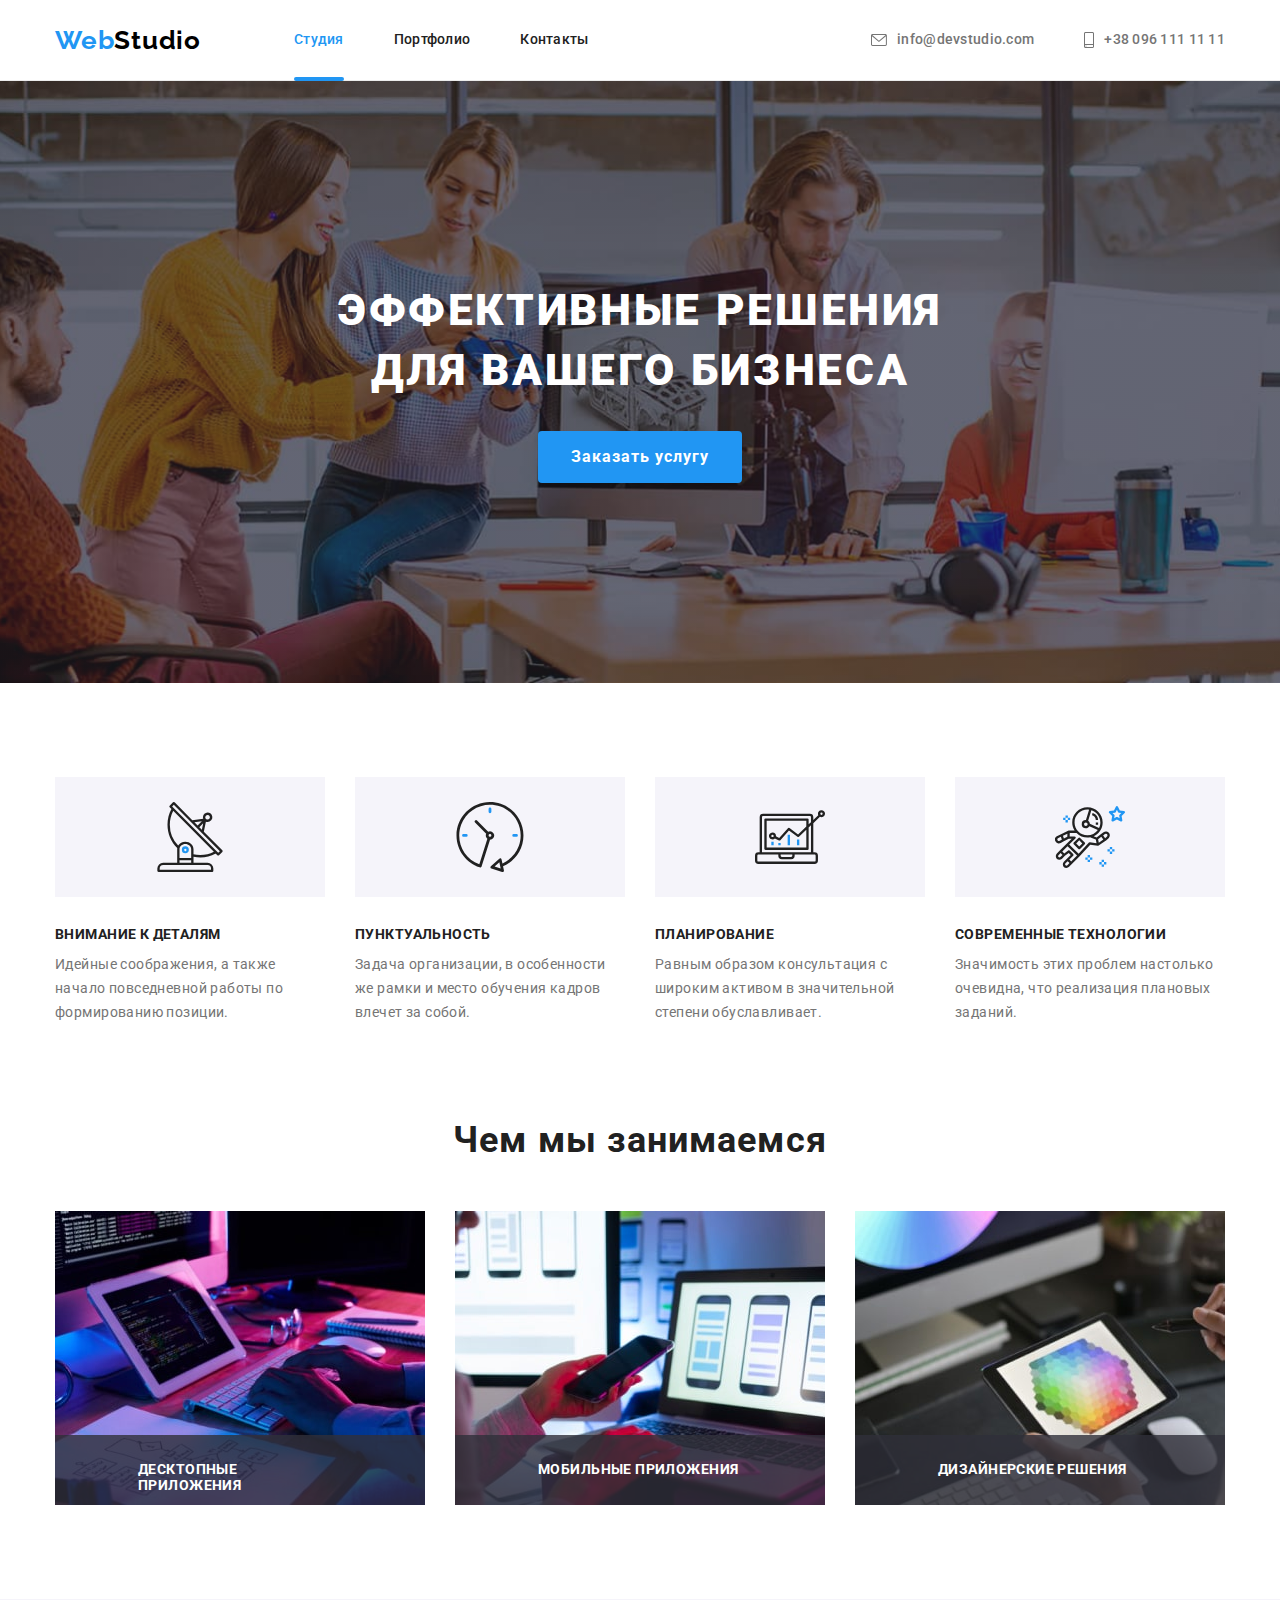
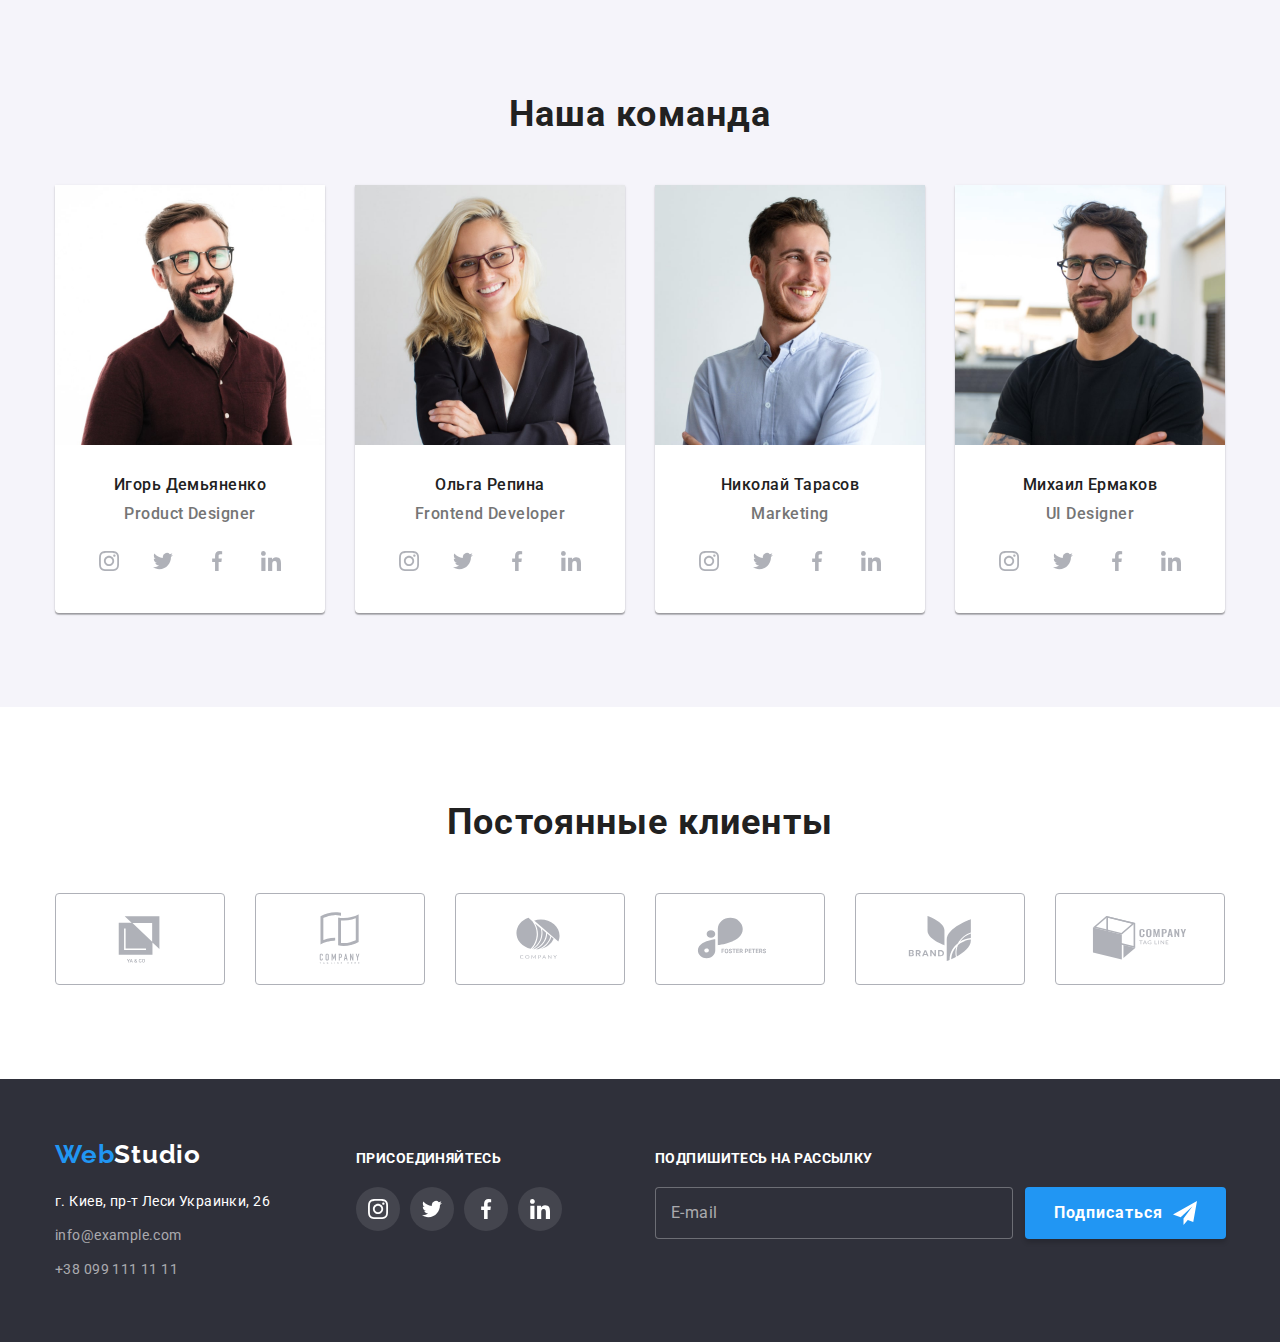
==== commit df10c9da: "Возвращает файл _reser.scss в исходное состояние" ====
--- a/index.html
+++ b/index.html
@@ -11,12 +11,10 @@
     <link
         href="https://fonts.googleapis.com/css2?family=Raleway:wght@700&family=Roboto:wght@400;500;700;900&display=swap"
         rel="stylesheet" />
-    <link rel="stylesheet"
-        href="https://cdnjs.cloudflare.com/ajax/libs/modern-normalize/1.1.0/modern-normalize.min.css" />
     <link rel="stylesheet" href="./css/main.min.css" />
 </head>
 
-<body>
+<body class="body">
     <header class="header">
         <div class="container header__container">
             <a href="" class="logo header__logo"><span class="logo--accent">Web</span>Studio</a>
--- a/css/main.min.css
+++ b/css/main.min.css
@@ -1,2 +1,3 @@
-.visually-hidden{position:absolute;width:1px;height:1px;margin:-1px;border:0;padding:0;white-space:nowrap;clip-path:inset(100%);clip:rect(0 0 0 0);overflow:hidden}.header-nav__link,.header-contact__link,.partners__link,.footer__link,.logo,.media__link{text-decoration:none;display:block;outline:none}.work__list,.team__list,.partners__list,.header-nav__list,.header-contact__list,.advant__list,.footer__list,.media{margin:0;padding:0;list-style:none}.header-nav__link,.header-contact__link{transition:color 250ms cubic-bezier(0.4, 0, 0.2, 1);display:inline-flex;align-items:center;padding-top:32px;padding-bottom:32px;color:#212121;font-weight:500;line-height:1.14;letter-spacing:0.02em;fill:currentColor}.partners__link,.button,.media__link,.modal__close{cursor:pointer}body{color:#757575;font-family:Roboto, sans-serif;font-size:14px;font-weight:400;line-height:1.71;letter-spacing:.03em}.work__list,.team__list,.partners__list{display:-webkit-box;display:-ms-flexbox;display:flex}p,h1,h2,h3,h4,h5,h6{margin:0}img{display:block;max-width:100%;height:auto;margin-right:0}.header{border-bottom:1px solid #ececec}.header__container{display:flex;align-items:center;justify-content:normal}.header-nav{margin-left:93px}.header-nav__list,.header-contact__list{display:flex}.header-nav__item{position:relative}.header-nav__item:not(:last-child){margin-right:50px}.header-nav__link:hover,.header-nav__link:focus{color:#2196f3}.header-nav__link--current{color:#2196f3}.header-nav__link--current::after{position:absolute;bottom:-1px;left:0;content:'';display:block;width:100%;height:4px;background-color:#2196f3;border-radius:2px}.header-contact__list{margin-left:auto}.header-contact__item:not(:last-child){margin-right:50px}.header-contact__link{color:#757575}.header-contact__link:hover,.header-contact__link:focus{color:#2196f3}.header-contact__icon,.header-contact__icon{margin-right:10px}.hero{text-align:center;padding-top:200px;padding-bottom:200px;background-color:#2f303a;min-height:600px;max-width:1600px;margin-right:auto;margin-left:auto;background-image:linear-gradient(rgba(47,48,58,0.4), rgba(47,48,58,0.4)),url(../images/hero/hero.jpg);background-size:cover;background-position:center}.hero__title{margin-bottom:30px;color:#fff;text-align:center;text-transform:uppercase;font-size:44px;font-weight:900;line-height:1.36;letter-spacing:.06em}.advant{padding-top:94px;padding-bottom:94px}.advant__list{display:flex}.advant__item{width:270px}.advant__item:not(:last-child){margin-right:30px}.advant__thumb{display:flex;align-items:center;justify-content:center;height:120px;margin-bottom:30px;background-color:#f5f4fa}.advant__icon{display:block;width:70px;height:70px}.advant__title{margin-bottom:10px;color:#212121;font-size:14px;font-weight:700;line-height:1.14;letter-spacing:.03em;text-transform:uppercase}.advant__text{font-size:14px;line-height:1.71}.work{padding-top:0;padding-bottom:94px}.work__item{position:relative;margin-right:30px}.work__item:last-child{margin-right:0}.work__label{position:absolute;bottom:0;left:0;width:100%;height:70px;padding:27px 82px 27px 83px;background-color:rgba(47,48,58,0.8)}.work__title{font-size:14px;font-weight:700;line-height:1.14;letter-spacing:.03em;text-transform:uppercase;color:#fff}.team{padding-top:94px;padding-bottom:94px;max-width:1600px;margin-right:auto;margin-left:auto;background-color:#f5f4fa}.team__item{margin-right:30px;background:#ffffff;box-shadow:0px 1px 3px rgba(0,0,0,0.12),0px 1px 1px rgba(0,0,0,0.14),0px 2px 1px rgba(0,0,0,0.2);border-radius:0px 0px 4px 4px;text-align:center}.team__item:last-child{margin-right:0}.team__info{padding-top:30px;padding-bottom:30px}.team__title,.team__text{color:#212121;font-size:16px;font-weight:500;line-height:1.19;letter-spacing:.03em;text-align:center}.team__title{margin-bottom:10px}.team__text{color:#757575;margin-bottom:16px}.partners{padding-top:94px;padding-bottom:94px}.partners__item{width:170px;height:92px}.partners__item:not(:first-child){margin-left:30px}.partners__link{display:flex;align-items:center;justify-content:center;transition:color 250ms cubic-bezier(0.4, 0, 0.2, 1),border 250ms cubic-bezier(0.4, 0, 0.2, 1);width:100%;height:100%;border:1px solid #afb1b8;border-radius:4px;color:#afb1b8;fill:currentColor}.partners__link:hover,.partners__link:focus{border:1px solid #2196f3;color:#2196f3}.partners__icon{width:106px;height:60px}.footer{max-width:1600px;margin-right:auto;margin-left:auto;background-color:#2f303a;padding-top:60px;padding-bottom:60px}.footer__container{display:flex;align-items:baseline;justify-content:normal}.footer__item:not(:last-child){margin-bottom:10px}.footer__link{display:block;width:231px;color:rgba(255,255,255,0.6);font-style:normal}.footer__link--white{color:#fff}.footer__title{margin-bottom:20px;font-size:14px;font-weight:700;line-height:1.14;letter-spacing:.03em;text-transform:uppercase;color:#fff}.portfolio{padding-top:94px;padding-bottom:94px}.portfolio-btn-list{display:flex;margin-bottom:50px;align-items:center;justify-content:center}.portfolio-btn-item:not(last-child){margin-right:10px}.portfolio-btn{transition:color 250ms cubic-bezier(0.4, 0, 0.2, 1),background-color 250ms cubic-bezier(0.4, 0, 0.2, 1),box-shadow 250ms cubic-bezier(0.4, 0, 0.2, 1);padding:6px 22px;border-radius:4px;color:#212121;background-color:#f5f4fa;font-size:16px;font-weight:500;line-height:1.63;letter-spacing:.03em}.portfolio-btn:hover,.portfolio-btn:focus{color:#fff;background-color:#2196f3;box-shadow:0px 3px 1px rgba(0,0,0,0.1),0px 1px 2px rgba(0,0,0,0.08),0px 2px 2px rgba(0,0,0,0.12)}.portfolio-list{display:flex;flex-wrap:wrap}.portfolio-item-info{border:1px solid #eeeeee;padding:20px 24px;border-top:none}.portfolio-item{flex-basis:calc((100% - 60px) / 3);margin-right:30px;margin-bottom:30px}.portfolio-item:nth-child(3n){margin-right:0}.portfolio-item:nth-last-child(-n+3){margin-bottom:0}.portfolio-item-title{margin-bottom:5px;color:#212121;font-size:18px;font-weight:700;line-height:2;letter-spacing:.06em}.portfolio-item-text{color:#757575;font-size:16px;line-height:1.87}.portfolio-link{transition:box-shadow 250ms cubic-bezier(0.4, 0, 0.2, 1)}.portfolio-link:hover,.portfolio-link:focus{box-shadow:0px 1px 1px rgba(0,0,0,0.12),0px 4px 4px rgba(0,0,0,0.06),1px 4px 6px rgba(0,0,0,0.16)}.portfolio-item-wrap{position:relative;overflow:hidden}.portfolio-item-label{position:absolute;top:0;left:0;height:100%;background-color:rgba(33,150,243,0.9);padding:63px 24px;font-size:18px;line-height:1.6;color:#fff;transform:translateY(100%);transition:transform 250ms cubic-bezier(0.4, 0, 0.2, 1)}.portfolio-link:hover .portfolio-item-label,.portfolio-link:focus .portfolio-item-label{transform:translateY(0)}.container{width:1200px;padding-left:15px;padding-right:15px;margin-left:auto;margin-right:auto}.logo{color:#000;font-family:Raleway;font-size:26px;font-weight:700;line-height:1.19;letter-spacing:.03em;min-width:145px}.logo--accent{color:#2196f3}.footer__logo{margin-bottom:20px}.footer__logo--white{color:#fff}.button{min-width:200px;box-shadow:0px 4px 4px rgba(0,0,0,0.15);border-radius:4px;color:#fff;background-color:#2196f3;font-size:16px;font-weight:700;line-height:1.88;letter-spacing:.06em;border:1px solid transparent}.hero__button{display:inline-block;padding:10px 32px}.form__button{display:flex;align-items:center;justify-content:center;padding:10px 28px;margin-left:12px}.form__icon{display:block;margin-left:10px;fill:currentColor}.modal__button{display:block;padding:10px 55px;margin:0 auto}.title{margin-bottom:50px;color:#212121;font-size:36px;font-weight:700;line-height:1.17;letter-spacing:.03em;text-align:center}.media{display:flex;align-items:center;justify-content:center}.footer__media{margin-left:70px}.media__item{width:44px;height:44px}.media__item:not(:first-child){margin-left:10px}.media__link{display:flex;align-items:center;justify-content:center;transition:color 250ms cubic-bezier(0.4, 0, 0.2, 1),background-color 250ms cubic-bezier(0.4, 0, 0.2, 1);width:100%;height:100%;color:#afb1b8;border-radius:50%}.media__link:hover,.media__link:focus{background-color:#2196f3;color:#fff}.media__link--inverse{transition:background-color 250ms cubic-bezier(0.4, 0, 0.2, 1);background-color:rgba(255,255,255,0.1)}.media__link--inverse:hover,.media__link--inverse:focus{background-color:#2196f3}.media__icon{fill:currentColor;width:20px;height:20px}.media__icon--white{fill:#fff}.footer__form{margin-left:93px}.form{display:flex}.form__field{position:relative}.form__input{width:358px;padding-top:15px;padding-bottom:15px;padding-left:16px;color:rgba(255,255,255,0.6);background-color:#2f303a;border:1px solid rgba(255,255,255,0.3);border-radius:4px}.form__label{position:absolute;top:50%;left:16px;transform:translateY(-50%);font-size:16px;line-height:1.25;color:rgba(255,255,255,0.6);transition:transform 250ms cubic-bezier(0.4, 0, 0.2, 1)}.form__input:focus+.form__label,.form__input:not(:placeholder-shown)+.form__label{transform:translateX(-80px) translateY(-50%)}.backdrop{width:100vw;height:100vh;position:fixed;opacity:1;top:0;background-color:rgba(0,0,0,0.2);transition:opacity 250ms cubic-bezier(0.4, 0, 0.2, 1),visibility 250ms cubic-bezier(0.4, 0, 0.2, 1)}.is-hidden{visibility:hidden;opacity:0;pointer-events:none}.modal{position:absolute;top:50%;left:50%;transform:translate(-50%, -50%) scale(1);width:528px;min-height:581px;padding:40px;background-color:#fff;transition:transform 250ms cubic-bezier(0.4, 0, 0.2, 1),visibility 250ms cubic-bezier(0.4, 0, 0.2, 1)}.backdrop.is-hidden .modal{transform:translate(-50%, -50%) scale(0.1);visibility:hidden}.modal__close{display:flex;align-items:center;justify-content:center;position:absolute;top:8px;right:8px;width:30px;height:30px;background-color:#fff;border:1px solid rgba(0,0,0,0.1);border-radius:50%}.modal__svg{transition:fill 250ms cubic-bezier(0.4, 0, 0.2, 1)}.modal__close:hover .modal__svg,.modal__close:focus .modal__svg{fill:#2196f3}.modal__text{font-size:20px;font-weight:700;line-height:1.15;letter-spacing:.03em;color:#212121;margin-bottom:12px;display:block}.modal__form{margin-bottom:10px}.modal__form:nth-last-child(1){margin-bottom:20px}.modal__label{font-size:12px;font-weight:400;line-height:1.17;letter-spacing:.01em;color:#757575}.modal__checklabel{font-size:14px;font-weight:400;line-height:1.71;letter-spacing:.03em;display:flex;align-items:center;justify-content:center;color:#757575}.modal__wrap{position:relative}.modal__input{width:100%;border:1px solid rgba(33,33,33,0.2);border-radius:4px;padding-top:11px;padding-bottom:11px;padding-left:42px;transition:outline 250ms cubic-bezier(0.4, 0, 0.2, 1),border 250ms cubic-bezier(0.4, 0, 0.2, 1)}.modal__input:focus,.modal__input:focus{outline:none;border:1px solid #2196f3}.modal__icon{position:absolute;top:50%;left:12px;transform:translateY(-50%);fill:#212121;transition:fill 250ms cubic-bezier(0.4, 0, 0.2, 1)}.modal__input:focus+.modal__icon{fill:#2196f3}.modal__comment{width:448px;border:1px solid rgba(33,33,33,0.2);border-radius:4px;padding:12px 16px;resize:none;transition:outline 250ms cubic-bezier(0.4, 0, 0.2, 1),border 250ms cubic-bezier(0.4, 0, 0.2, 1)}.modal__comment::placeholder{font-size:14px;font-weight:400;line-height:1.14;letter-spacing:.01em;color:rgba(117,117,117,0.5)}.modal__form--agreement{display:flex;align-items:center;justify-content:start;width:448px;margin-bottom:30px}.modal__checkbox{margin-right:7px}.modal__link{color:#2196f3;margin-left:3px}.modal__item{display:flex;width:16px;height:15px;border:2px solid #212121;border-radius:2px;margin-right:8px;justify-content:center;align-items:center;transition:background-color 250ms cubic-bezier(0.4, 0, 0.2, 1),border 250ms cubic-bezier(0.4, 0, 0.2, 1)}.modal__checkbox:checked+.modal__checklabel .modal__item{background-color:#2196f3;border:none}.modal__checkbox:focus+.modal__checklabel .modal__item{border-color:#2196f3}.modal__checkicon{fill:#fff}
+/*! modern-normalize v1.1.0 | MIT License | https://github.com/sindresorhus/modern-normalize */*,::after,::before{box-sizing:border-box}html{-moz-tab-size:4;tab-size:4}html{line-height:1.15;-webkit-text-size-adjust:100%}body{margin:0}body{font-family:system-ui, -apple-system, 'Segoe UI', Roboto, Helvetica, Arial, sans-serif,+ 'Apple Color Emoji', 'Segoe UI Emoji'}hr{height:0;color:inherit}abbr[title]{text-decoration:underline dotted}b,strong{font-weight:bolder}code,kbd,pre,samp{font-family:ui-monospace, SFMono-Regular, Consolas, 'Liberation Mono', Menlo, monospace;font-size:1em}small{font-size:80%}sub,sup{font-size:75%;line-height:0;position:relative;vertical-align:baseline}sub{bottom:-0.25em}sup{top:-0.5em}table{text-indent:0;border-color:inherit}button,input,optgroup,select,textarea{font-family:inherit;font-size:100%;line-height:1.15;margin:0}button,select{text-transform:none}[type='button'],[type='reset'],[type='submit'],button{-webkit-appearance:button}::-moz-focus-inner{border-style:none;padding:0}:-moz-focusring{outline:1px dotted ButtonText}:-moz-ui-invalid{box-shadow:none}legend{padding:0}progress{vertical-align:baseline}::-webkit-inner-spin-button,::-webkit-outer-spin-button{height:auto}[type='search']{-webkit-appearance:textfield;outline-offset:-2px}::-webkit-search-decoration{-webkit-appearance:none}::-webkit-file-upload-button{-webkit-appearance:button;font:inherit}summary{display:list-item}.header-nav__link,.header-contact__link,.partners__link,.footer__link,.card__link,.logo,.media__link{text-decoration:none;display:block;outline:none}.work__list,.team__list,.partners__list,.header-nav__list,.header-contact__list,.advant__list,.footer__list,.portfolio__list,.cardset,.media{margin:0;padding:0;list-style:none}.header-nav__link,.header-contact__link{transition:color 250ms cubic-bezier(0.4, 0, 0.2, 1);display:inline-flex;align-items:center;padding-top:32px;padding-bottom:32px;color:#212121;font-weight:500;line-height:1.14;letter-spacing:0.02em;fill:currentColor}.partners__link,.portfolio__button,.button,.media__link,.modal__close{cursor:pointer}.visually-hidden{position:absolute;width:1px;height:1px;margin:-1px;border:0;padding:0;white-space:nowrap;clip-path:inset(100%);clip:rect(0 0 0 0);overflow:hidden}.body{color:#757575;font-family:Roboto, sans-serif;font-size:14px;font-weight:400;line-height:1.71;letter-spacing:.03em}.work__list,.team__list,.partners__list{display:-webkit-box;display:-ms-flexbox;display:flex}p,h1,h2,h3,h4,h5,h6{margin:0}img{display:block;max-width:100%;height:auto;margin-right:0}.header{border-bottom:1px solid #ececec}.header__container{display:flex;align-items:center;justify-content:normal}.header-nav{margin-left:93px}.header-nav__list,.header-contact__list{display:flex}.header-nav__item{position:relative}.header-nav__item:not(:last-child){margin-right:50px}.header-nav__link:hover,.header-nav__link:focus{color:#2196f3}.header-nav__link--current{color:#2196f3}.header-nav__link--current::after{position:absolute;bottom:-1px;left:0;content:'';display:block;width:100%;height:4px;background-color:#2196f3;border-radius:2px}.header-contact__list{margin-left:auto}.header-contact__item:not(:last-child){margin-right:50px}.header-contact__link{color:#757575}.header-contact__link:hover,.header-contact__link:focus{color:#2196f3}.header-contact__icon,.header-contact__icon{margin-right:10px}.hero{text-align:center;padding-top:200px;padding-bottom:200px;background-color:#2f303a;min-height:600px;max-width:1600px;margin-right:auto;margin-left:auto;background-image:linear-gradient(rgba(47,48,58,0.4), rgba(47,48,58,0.4)),url(../images/hero/hero.jpg);background-size:cover;background-position:center}.hero__title{margin-bottom:30px;color:#fff;text-align:center;text-transform:uppercase;font-size:44px;font-weight:900;line-height:1.36;letter-spacing:.06em}.advant{padding-top:94px;padding-bottom:94px}.advant__list{display:flex}.advant__item{width:270px}.advant__item:not(:last-child){margin-right:30px}.advant__thumb{display:flex;align-items:center;justify-content:center;height:120px;margin-bottom:30px;background-color:#f5f4fa}.advant__icon{display:block;width:70px;height:70px}.advant__title{margin-bottom:10px;color:#212121;font-size:14px;font-weight:700;line-height:1.14;letter-spacing:.03em;text-transform:uppercase}.advant__text{font-size:14px;line-height:1.71}.work{padding-top:0;padding-bottom:94px}.work__item{position:relative;margin-right:30px}.work__item:last-child{margin-right:0}.work__label{position:absolute;bottom:0;left:0;width:100%;height:70px;padding:27px 82px 27px 83px;background-color:rgba(47,48,58,0.8)}.work__title{font-size:14px;font-weight:700;line-height:1.14;letter-spacing:.03em;text-transform:uppercase;color:#fff}.team{padding-top:94px;padding-bottom:94px;max-width:1600px;margin-right:auto;margin-left:auto;background-color:#f5f4fa}.team__item{margin-right:30px;background:#ffffff;box-shadow:0px 1px 3px rgba(0,0,0,0.12),0px 1px 1px rgba(0,0,0,0.14),0px 2px 1px rgba(0,0,0,0.2);border-radius:0px 0px 4px 4px;text-align:center}.team__item:last-child{margin-right:0}.team__info{padding-top:30px;padding-bottom:30px}.team__title,.team__text{color:#212121;font-size:16px;font-weight:500;line-height:1.19;letter-spacing:.03em;text-align:center}.team__title{margin-bottom:10px}.team__text{color:#757575;margin-bottom:16px}.partners{padding-top:94px;padding-bottom:94px}.partners__item{width:170px;height:92px}.partners__item:not(:first-child){margin-left:30px}.partners__link{display:flex;align-items:center;justify-content:center;transition:color 250ms cubic-bezier(0.4, 0, 0.2, 1),border 250ms cubic-bezier(0.4, 0, 0.2, 1);width:100%;height:100%;border:1px solid #afb1b8;border-radius:4px;color:#afb1b8;fill:currentColor}.partners__link:hover,.partners__link:focus{border:1px solid #2196f3;color:#2196f3}.partners__icon{width:106px;height:60px}.footer{max-width:1600px;margin-right:auto;margin-left:auto;background-color:#2f303a;padding-top:60px;padding-bottom:60px}.footer__container{display:flex;align-items:baseline;justify-content:normal}.footer__item:not(:last-child){margin-bottom:10px}.footer__link{width:231px;color:rgba(255,255,255,0.6);font-style:normal}.footer__link--white{color:#fff}.footer__title{margin-bottom:20px;font-size:14px;font-weight:700;line-height:1.14;letter-spacing:.03em;text-transform:uppercase;color:#fff}.portfolio{padding-top:94px;padding-bottom:94px}.portfolio__list{display:flex;align-items:center;justify-content:center;margin-bottom:50px}.portfolio__item:not(last-child){margin-right:10px}.portfolio__button{border:1px solid transparent;transition:color 250ms cubic-bezier(0.4, 0, 0.2, 1),background-color 250ms cubic-bezier(0.4, 0, 0.2, 1),box-shadow 250ms cubic-bezier(0.4, 0, 0.2, 1);padding:6px 22px;border-radius:4px;color:#212121;background-color:#f5f4fa;font-size:16px;font-weight:500;line-height:1.63;letter-spacing:.03em}.portfolio__button:hover,.portfolio__button:focus{color:#fff;background-color:#2196f3;box-shadow:0px 3px 1px rgba(0,0,0,0.1),0px 1px 2px rgba(0,0,0,0.08),0px 2px 2px rgba(0,0,0,0.12)}.cardset{display:flex;flex-wrap:wrap}.card{flex-basis:calc((100% - 60px) / 3);margin-right:30px;margin-bottom:30px}.card:nth-child(3n){margin-right:0}.card:nth-last-child(-n+3){margin-bottom:0}.card__link{transition:box-shadow 250ms cubic-bezier(0.4, 0, 0.2, 1)}.card__link:hover,.card__link:focus{box-shadow:0px 1px 1px rgba(0,0,0,0.12),0px 4px 4px rgba(0,0,0,0.06),1px 4px 6px rgba(0,0,0,0.16)}.card__wrap{position:relative;overflow:hidden}.card__label{position:absolute;top:0;left:0;height:100%;background-color:rgba(33,150,243,0.9);padding:63px 24px;font-size:18px;line-height:1.6;color:#fff;transform:translateY(101%);transition:transform 250ms cubic-bezier(0.4, 0, 0.2, 1)}.card__link:hover .card__label,.card__link:focus .card__label{transform:translateY(0)}.card__info{border:1px solid #eeeeee;padding:20px 24px;border-top:none}.card__title{margin-bottom:5px;color:#212121;font-size:18px;font-weight:700;line-height:2;letter-spacing:.06em}.card__text{color:#757575;font-size:16px;line-height:1.87}.container{width:1200px;padding-left:15px;padding-right:15px;margin-left:auto;margin-right:auto}.logo{color:#000;font-family:Raleway;font-size:26px;font-weight:700;line-height:1.19;letter-spacing:.03em;min-width:145px}.logo--accent{color:#2196f3}.footer__logo{margin-bottom:20px}.footer__logo--white{color:#fff}.button{min-width:200px;box-shadow:0px 4px 4px rgba(0,0,0,0.15);border-radius:4px;color:#fff;background-color:#2196f3;font-size:16px;font-weight:700;line-height:1.88;letter-spacing:.06em;border:1px solid transparent}.hero__button{display:inline-block;padding:10px 32px}.form__button{display:flex;align-items:center;justify-content:center;padding:10px 28px;margin-left:12px}.form__icon{display:block;margin-left:10px;fill:currentColor}.modal__button{display:block;padding:10px 55px;margin:0 auto}.title{margin-bottom:50px;color:#212121;font-size:36px;font-weight:700;line-height:1.17;letter-spacing:.03em;text-align:center}.media{display:flex;align-items:center;justify-content:center}.footer__media{margin-left:70px}.media__item{width:44px;height:44px}.media__item:not(:first-child){margin-left:10px}.media__link{display:flex;align-items:center;justify-content:center;transition:color 250ms cubic-bezier(0.4, 0, 0.2, 1),background-color 250ms cubic-bezier(0.4, 0, 0.2, 1);width:100%;height:100%;color:#afb1b8;border-radius:50%}.media__link:hover,.media__link:focus{background-color:#2196f3;color:#fff}.media__link--inverse{transition:background-color 250ms cubic-bezier(0.4, 0, 0.2, 1);background-color:rgba(255,255,255,0.1)}.media__link--inverse:hover,.media__link--inverse:focus{background-color:#2196f3}.media__icon{fill:currentColor;width:20px;height:20px}.media__icon--white{fill:#fff}.footer__form{margin-left:93px}.form{display:flex}.form__field{position:relative}.form__input{width:358px;padding-top:17px;padding-bottom:17px;padding-left:16px;color:rgba(255,255,255,0.6);background-color:#2f303a;border:1px solid rgba(255,255,255,0.3);border-radius:4px}.form__label{position:absolute;top:50%;left:16px;transform:translateY(-50%);font-size:16px;line-height:1.25;color:rgba(255,255,255,0.6);transition:transform 250ms cubic-bezier(0.4, 0, 0.2, 1)}.form__input:focus+.form__label,.form__input:not(:placeholder-shown)+.form__label{transform:translateX(-80px) translateY(-50%)}.backdrop{width:100vw;height:100vh;position:fixed;opacity:1;top:0;background-color:rgba(0,0,0,0.2);transition:opacity 250ms cubic-bezier(0.4, 0, 0.2, 1),visibility 250ms cubic-bezier(0.4, 0, 0.2, 1)}.is-hidden{visibility:hidden;opacity:0;pointer-events:none}.modal{position:absolute;top:50%;left:50%;transform:translate(-50%, -50%) scale(1);width:528px;min-height:581px;padding:40px;background-color:#fff;transition:transform 250ms cubic-bezier(0.4, 0, 0.2, 1),visibility 250ms cubic-bezier(0.4, 0, 0.2, 1)}.backdrop.is-hidden .modal{transform:translate(-50%, -50%) scale(0.1);visibility:hidden}.modal__close{display:flex;align-items:center;justify-content:center;position:absolute;top:8px;right:8px;width:30px;height:30px;background-color:#fff;border:1px solid rgba(0,0,0,0.1);border-radius:50%}.modal__svg{transition:fill 250ms cubic-bezier(0.4, 0, 0.2, 1)}.modal__close:hover .modal__svg,.modal__close:focus .modal__svg{fill:#2196f3}.modal__text{font-size:20px;font-weight:700;line-height:1.15;letter-spacing:.03em;color:#212121;margin-bottom:12px;display:block}.modal__form{margin-bottom:10px}.modal__form:nth-last-child(1){margin-bottom:20px}.modal__label{font-size:12px;font-weight:400;line-height:1.17;letter-spacing:.01em;color:#757575}.modal__checklabel{font-size:14px;font-weight:400;line-height:1.71;letter-spacing:.03em;display:flex;align-items:center;justify-content:center;color:#757575}.modal__wrap{position:relative}.modal__input{width:100%;border:1px solid rgba(33,33,33,0.2);border-radius:4px;padding-top:11px;padding-bottom:11px;padding-left:42px;transition:outline 250ms cubic-bezier(0.4, 0, 0.2, 1),border 250ms cubic-bezier(0.4, 0, 0.2, 1)}.modal__input:focus,.modal__input:focus{outline:none;border:1px solid #2196f3}.modal__icon{position:absolute;top:50%;left:12px;transform:translateY(-50%);fill:#212121;transition:fill 250ms cubic-bezier(0.4, 0, 0.2, 1)}.modal__input:focus+.modal__icon{fill:#2196f3}.modal__comment{width:448px;border:1px solid rgba(33,33,33,0.2);border-radius:4px;padding:12px 16px;resize:none;transition:outline 250ms cubic-bezier(0.4, 0, 0.2, 1),border 250ms cubic-bezier(0.4, 0, 0.2, 1)}.modal__comment::placeholder{font-size:14px;font-weight:400;line-height:1.14;letter-spacing:.01em;color:rgba(117,117,117,0.5)}.modal__comment:focus,.modal__comment:focus{outline:none;border:1px solid #2196f3}.modal__form--agreement{display:flex;align-items:center;justify-content:start;width:448px;margin-bottom:30px}.modal__checkbox{margin-right:7px}.modal__link{color:#2196f3;margin-left:3px}.modal__item{display:flex;width:16px;height:15px;border:2px solid #212121;border-radius:2px;margin-right:8px;justify-content:center;align-items:center;transition:background-color 250ms cubic-bezier(0.4, 0, 0.2, 1),border 250ms cubic-bezier(0.4, 0, 0.2, 1)}.modal__checkbox:checked+.modal__checklabel .modal__item{background-color:#2196f3;border:none}.modal__checkbox:focus+.modal__checklabel .modal__item{border-color:#2196f3}.modal__checkicon{fill:#fff}
 /*# sourceMappingURL=main.min.css.map */